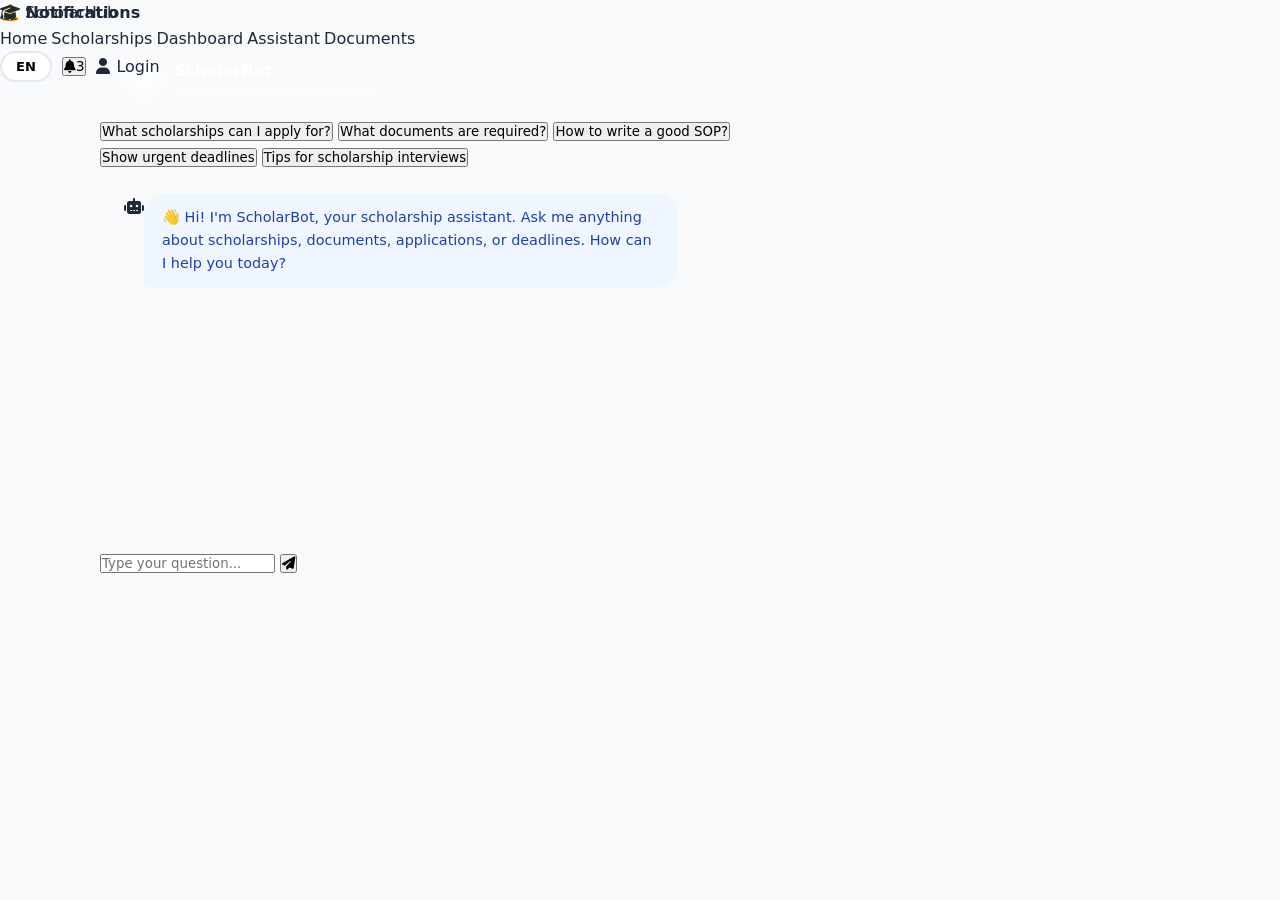
==== assistant.html @ 08376dc6 "Create assistant.html" ====
<!DOCTYPE html>
<html lang="en">
<head>
  <meta charset="UTF-8">
  <meta name="viewport" content="width=device-width, initial-scale=1.0">
  <title>AI Assistant — ScholarHub</title>
  <meta name="description" content="Get instant scholarship guidance with our AI-powered chat assistant.">
  <link rel="stylesheet" href="styles.css">
  <link rel="stylesheet" href="https://cdnjs.cloudflare.com/ajax/libs/font-awesome/6.5.1/css/all.min.css">
</head>
<body>
  <nav class="navbar" id="navbar">
    <a href="index.html" class="nav-brand"><i class="fas fa-graduation-cap"></i> Scholar<span>Hub</span></a>
    <div class="nav-links" id="navLinks">
      <a href="index.html">Home</a><a href="scholarships.html">Scholarships</a>
      <a href="dashboard.html">Dashboard</a><a href="assistant.html" class="active">Assistant</a><a href="documents.html">Documents</a>
    </div>
    <div class="nav-right">
      <button class="lang-toggle" id="langToggle">EN</button>
      <button class="nav-notif" id="notifBtn"><i class="fas fa-bell"></i><span class="badge" id="notifBadge">3</span></button>
      <a href="login.html" class="nav-user" id="navUser"><span class="avatar" id="userAvatar"><i class="fas fa-user"></i></span><span id="userName">Login</span></a>
      <button class="hamburger" id="hamburger"><span></span><span></span><span></span></button>
    </div>
  </nav>
  <div class="notif-panel" id="notifPanel"><h4>🔔 Notifications</h4><div id="notifList"></div></div>
  <div class="toast-container" id="toastContainer"></div>

  <main class="main-content" style="padding-bottom:0">
    <section class="section" style="padding-top:1rem;padding-bottom:0;max-width:900px">
      <div class="chat-container" style="background:var(--bg-card);border-radius:var(--radius);box-shadow:var(--shadow);border:1px solid var(--border);overflow:hidden">
        <!-- CHAT HEADER -->
        <div style="padding:1rem 1.5rem;border-bottom:1px solid var(--border);display:flex;align-items:center;gap:10px;background:linear-gradient(135deg,var(--primary),var(--primary-light))">
          <div style="width:40px;height:40px;border-radius:50%;background:rgba(255,255,255,0.2);display:flex;align-items:center;justify-content:center;color:#fff;font-size:1.1rem"><i class="fas fa-robot"></i></div>
          <div><h3 style="font-size:1rem;color:#fff" data-i18n="chat_title">ScholarBot</h3><p style="font-size:0.75rem;color:rgba(255,255,255,0.8)" data-i18n="chat_sub">AI-Powered Scholarship Assistant</p></div>
        </div>
        <!-- SUGGESTIONS -->
        <div class="chat-suggestions" id="chatSuggestions">
          <button onclick="sendSuggestion(this)" data-i18n="sug1">What scholarships can I apply for?</button>
          <button onclick="sendSuggestion(this)" data-i18n="sug2">What documents are required?</button>
          <button onclick="sendSuggestion(this)" data-i18n="sug3">How to write a good SOP?</button>
          <button onclick="sendSuggestion(this)" data-i18n="sug4">Show urgent deadlines</button>
          <button onclick="sendSuggestion(this)" data-i18n="sug5">Tips for scholarship interviews</button>
        </div>
        <!-- MESSAGES -->
        <div class="chat-messages" id="chatMessages">
          <div class="chat-msg bot">
            <div class="msg-avatar"><i class="fas fa-robot"></i></div>
            <div class="msg-bubble" data-i18n="chat_welcome">👋 Hi! I'm ScholarBot, your scholarship assistant. Ask me anything about scholarships, documents, applications, or deadlines. How can I help you today?</div>
          </div>
        </div>
        <!-- INPUT -->
        <div class="chat-input-area">
          <input type="text" id="chatInput" placeholder="Type your question..." data-i18n-ph="chat_input_ph" onkeydown="if(event.key==='Enter')sendChat()">
          <button class="chat-send" onclick="sendChat()"><i class="fas fa-paper-plane"></i></button>
        </div>
      </div>
    </section>
  </main>
  <script src="script.js"></script>
</body>
</html>
---- styles.css ----
/* ══════════════════════════════════════════
   ScholarHub — Premium Design System
   ══════════════════════════════════════════ */

*,*::before,*::after{margin:0;padding:0;box-sizing:border-box}

:root{
  --b50:#eff6ff;--b100:#dbeafe;--b200:#bfdbfe;--b300:#93c5fd;
  --b400:#60a5fa;--b500:#3b82f6;--b600:#2563eb;--b700:#1d4ed8;--b800:#1e40af;--b900:#1e3a8a;
  --y50:#fffbeb;--y100:#fef3c7;--y200:#fde68a;--y300:#fcd34d;--y400:#fbbf24;--y500:#f59e0b;--y600:#d97706;
  --g50:#f0fdf4;--g400:#4ade80;--g500:#22c55e;
  --r50:#fef2f2;--r400:#f87171;--r500:#ef4444;--r600:#dc2626;
  --v50:#f5f3ff;--v400:#a78bfa;--v500:#8b5cf6;
  --s50:#f8fafc;--s100:#f1f5f9;--s200:#e2e8f0;--s300:#cbd5e1;--s400:#94a3b8;--s500:#64748b;--s600:#475569;--s700:#334155;--s800:#1e293b;--s900:#0f172a;
  --bg:var(--s50);--surface:#fff;--text:var(--s800);--muted:var(--s500);
  --primary:var(--b600);--primary-h:var(--b700);--accent:var(--y400);--accent-d:var(--y600);
  --danger:var(--r500);
  --r:12px;--rl:20px;--rxl:28px;
  --sh:0 4px 16px rgba(0,0,0,.08);--shl:0 12px 40px rgba(0,0,0,.12);--shxl:0 20px 60px rgba(0,0,0,.16);
  --tr:.3s cubic-bezier(.4,0,.2,1);--tr-slow:.5s cubic-bezier(.4,0,.2,1);
  --nav-h:66px;
  --glass:rgba(255,255,255,.75);--glass-border:rgba(255,255,255,.2);
}
html{scroll-behavior:smooth;scroll-padding-top:var(--nav-h)}
body{font-family:'Inter',system-ui,sans-serif;background:var(--bg);color:var(--text);line-height:1.6;overflow-x:hidden}
a{color:inherit;text-decoration:none}
ul{list-style:none}
button,input,select,textarea{font-family:inherit}
button{cursor:pointer}
.container{max-width:1200px;margin:0 auto;padding:0 24px}

/* ── BTN ─── */
.btn{display:inline-flex;align-items:center;justify-content:center;gap:6px;padding:10px 22px;border:none;border-radius:var(--r);font-weight:600;font-size:.9rem;transition:var(--tr);white-space:nowrap;position:relative;overflow:hidden}
.btn::after{content:'';position:absolute;inset:0;background:linear-gradient(120deg,transparent 30%,rgba(255,255,255,.2) 50%,transparent 70%);transform:translateX(-100%);transition:.6s}
.btn:hover::after{transform:translateX(100%)}
.btn-primary{background:linear-gradient(135deg,var(--b500),var(--b700));color:#fff;box-shadow:0 4px 14px rgba(37,99,235,.3)}
.btn-primary:hover{transform:translateY(-2px);box-shadow:0 8px 25px rgba(37,99,235,.4)}
.btn-secondary{background:var(--s100);color:var(--s700);border:2px solid var(--s200)}
.btn-secondary:hover{background:var(--s200);transform:translateY(-1px)}
.btn-outline{background:transparent;color:#fff;border:2px solid rgba(255,255,255,.5)}
.btn-outline:hover{background:rgba(255,255,255,.15);border-color:#fff;transform:translateY(-2px)}
.btn-sm{padding:6px 14px;font-size:.8rem;border-radius:8px}
.btn-lg{padding:14px 32px;font-size:1rem}
.btn-danger{background:var(--danger);color:#fff}
.btn-danger:hover{background:var(--r600)}
.w-full{width:100%}
.muted{color:var(--muted);font-size:.9rem;margin-bottom:12px}

/* ── TOAST ─── */
.toast-container{position:fixed;top:80px;right:24px;z-index:9999;display:flex;flex-direction:column;gap:10px;pointer-events:none}
.toast{pointer-events:auto;display:flex;align-items:center;gap:10px;background:var(--glass);backdrop-filter:blur(16px);border-radius:var(--r);padding:14px 20px;box-shadow:var(--shl);border-left:4px solid var(--primary);animation:toastIn .4s ease both;max-width:360px;font-size:.88rem}
.toast.warn{border-left-color:var(--y500)}
.toast.error{border-left-color:var(--danger)}
.toast.out{animation:toastOut .3s ease both}
@keyframes toastIn{from{opacity:0;transform:translateX(60px)}to{opacity:1;transform:translateX(0)}}
@keyframes toastOut{to{opacity:0;transform:translateX(60px)}}

/* ── AUTH MODAL ─── */
.auth-overlay{position:fixed;inset:0;background:rgba(15,23,42,.6);backdrop-filter:blur(12px);z-index:3000;display:flex;align-items:center;justify-content:center;padding:24px;opacity:0;visibility:hidden;transition:var(--tr)}
.auth-overlay.active{opacity:1;visibility:visible}
.auth-card{background:var(--surface);border-radius:var(--rxl);max-width:440px;width:100%;padding:40px;position:relative;transform:translateY(30px) scale(.95);transition:.4s cubic-bezier(.4,0,.2,1);box-shadow:var(--shxl)}
.auth-overlay.active .auth-card{transform:translateY(0) scale(1)}
.auth-close{position:absolute;top:16px;right:18px;background:var(--s100);border:none;width:36px;height:36px;border-radius:50%;font-size:1.3rem;display:flex;align-items:center;justify-content:center;transition:var(--tr);color:var(--s600)}
.auth-close:hover{background:var(--s200);transform:rotate(90deg)}
.auth-header{text-align:center;margin-bottom:28px}
.auth-logo{font-size:3rem;display:block;margin-bottom:12px;animation:bounce 2s infinite}
@keyframes bounce{0%,100%{transform:translateY(0)}50%{transform:translateY(-8px)}}
.auth-header h2{font-size:1.5rem;font-weight:800;color:var(--s900)}
.auth-header p{color:var(--muted);font-size:.9rem;margin-top:4px}
.auth-form .form-group{margin-bottom:16px}
.auth-switch{text-align:center;margin-top:20px;font-size:.9rem;color:var(--muted)}
.auth-switch-btn{background:none;border:none;color:var(--primary);font-weight:700;font-size:.9rem;margin-left:4px;transition:var(--tr)}
.auth-switch-btn:hover{color:var(--primary-h);text-decoration:underline}

/* ── NAVBAR ─── */
.navbar{position:fixed;top:0;left:0;width:100%;height:var(--nav-h);z-index:1000;transition:var(--tr)}
.navbar.scrolled{background:var(--glass);backdrop-filter:blur(16px);box-shadow:var(--sh)}
.nav-container{max-width:1200px;margin:0 auto;padding:0 24px;display:flex;align-items:center;justify-content:space-between;height:100%}
.nav-logo{display:flex;align-items:center;gap:8px;font-size:1.3rem;font-weight:800}
.logo-icon{font-size:1.5rem}
.accent{color:var(--primary)}
.nav-links{display:flex;gap:4px}
.nav-link{padding:7px 14px;border-radius:var(--r);font-weight:500;font-size:.85rem;color:var(--s600);transition:var(--tr);position:relative}
.nav-link:hover,.nav-link.active{background:var(--b50);color:var(--primary)}
.nav-link.active::after{content:'';position:absolute;bottom:2px;left:50%;transform:translateX(-50%);width:16px;height:3px;background:var(--primary);border-radius:2px}
.nav-right{display:flex;align-items:center;gap:10px}
.nav-user{display:flex;align-items:center;gap:6px}
.nav-avatar{width:34px;height:34px;border-radius:50%;background:linear-gradient(135deg,var(--b500),var(--v500));color:#fff;font-size:.75rem;font-weight:700;display:flex;align-items:center;justify-content:center;box-shadow:0 2px 8px rgba(37,99,235,.3)}
.nav-logout{background:var(--s100);border:none;width:30px;height:30px;border-radius:50%;font-size:.85rem;display:flex;align-items:center;justify-content:center;transition:var(--tr)}
.nav-logout:hover{background:var(--r50);color:var(--danger)}
.lang-toggle{padding:6px 14px;border-radius:50px;border:2px solid var(--s200);background:var(--surface);font-size:.82rem;font-weight:600;transition:var(--tr)}
.lang-toggle:hover{border-color:var(--primary);color:var(--primary)}
.hamburger{display:none;flex-direction:column;gap:5px;background:none;border:none;padding:4px}
.hamburger span{width:24px;height:2.5px;background:var(--s700);border-radius:2px;transition:var(--tr)}
.hamburger.open span:nth-child(1){transform:translateY(7.5px) rotate(45deg)}
.hamburger.open span:nth-child(2){opacity:0}
.hamburger.open span:nth-child(3){transform:translateY(-7.5px) rotate(-45deg)}

/* ── HERO ─── */
.hero{position:relative;min-height:100vh;display:flex;align-items:center;justify-content:center;background:linear-gradient(135deg,var(--b900) 0%,var(--b700) 40%,var(--b500) 100%);overflow:hidden;padding:120px 24px 80px}
.hero-shapes{position:absolute;inset:0;pointer-events:none}
.shape{position:absolute;border-radius:50%;opacity:.12}
.s1{width:500px;height:500px;background:var(--y400);top:-120px;right:-100px;animation:fl 8s ease-in-out infinite}
.s2{width:350px;height:350px;background:var(--y300);bottom:-80px;left:-60px;animation:fl 10s ease-in-out infinite reverse}
.s3{width:200px;height:200px;background:#fff;top:40%;left:50%;animation:fl 6s ease-in-out infinite}
@keyframes fl{0%,100%{transform:translate(0,0) scale(1)}50%{transform:translate(30px,-30px) scale(1.08)}}
.hero-content{position:relative;text-align:center;color:#fff;max-width:750px}
.hero-badge{display:inline-block;background:rgba(255,255,255,.15);backdrop-filter:blur(6px);padding:8px 20px;border-radius:50px;font-size:.85rem;font-weight:600;margin-bottom:28px;animation:fu .8s ease both}
.hero h1{font-size:clamp(2.4rem,5.5vw,3.8rem);font-weight:900;line-height:1.15;margin-bottom:20px;animation:fu .8s ease .15s both}
.highlight{color:var(--y300)}
.hero-sub{font-size:clamp(1rem,2vw,1.15rem);color:rgba(255,255,255,.8);max-width:560px;margin:0 auto 36px;animation:fu .8s ease .3s both}
.hero-actions{display:flex;gap:16px;justify-content:center;flex-wrap:wrap;animation:fu .8s ease .45s both}
.hero-stats{display:flex;gap:36px;justify-content:center;margin-top:32px;animation:fu .8s ease .6s both}
.stat{display:flex;flex-direction:column;align-items:center}
.stat-num{font-size:2rem;font-weight:800;color:var(--y300)}
.stat-lbl{font-size:.8rem;color:rgba(255,255,255,.7);margin-top:2px}
@keyframes fu{from{opacity:0;transform:translateY(28px)}to{opacity:1;transform:translateY(0)}}

/* ── LIVE TICKER ─── */
.live-ticker{display:flex;align-items:center;justify-content:center;gap:10px;margin-top:24px;animation:fu .8s ease .75s both}
.ticker-dot{width:10px;height:10px;border-radius:50%;background:var(--r500);animation:pulse 1.5s infinite;flex-shrink:0}
@keyframes pulse{0%,100%{opacity:1;transform:scale(1)}50%{opacity:.4;transform:scale(.8)}}
.ticker-text{font-size:.88rem;color:rgba(255,255,255,.85);font-weight:500}

/* ── SECTION ─── */
.section{padding:90px 0}
.alt-bg{background:var(--b50)}
.sec-head{text-align:center;margin-bottom:48px}
.tag{display:inline-block;background:var(--b50);color:var(--primary);padding:5px 14px;border-radius:50px;font-size:.82rem;font-weight:700;margin-bottom:12px}
.alt-bg .tag{background:var(--surface)}
.sec-head h2{font-size:clamp(1.8rem,4vw,2.5rem);font-weight:800;color:var(--s900);margin-bottom:8px}
.sec-head p{color:var(--muted);max-width:500px;margin:0 auto;font-size:1rem}

/* ── RECOMMENDATIONS ─── */
.rec-section{background:linear-gradient(180deg,var(--b50) 0%,var(--surface) 100%)}
.rec-grid{display:grid;grid-template-columns:repeat(auto-fill,minmax(300px,1fr));gap:20px}
.rec-card{background:var(--surface);border-radius:var(--rl);padding:24px;border:2px solid transparent;background-clip:padding-box;position:relative;transition:var(--tr);cursor:pointer;overflow:hidden}
.rec-card::before{content:'';position:absolute;inset:-2px;border-radius:22px;background:linear-gradient(135deg,var(--b400),var(--v400),var(--y400));z-index:-1;opacity:.6;transition:var(--tr)}
.rec-card:hover{transform:translateY(-4px);box-shadow:var(--shl)}
.rec-card:hover::before{opacity:1}
.rec-card .rec-match{font-size:.72rem;font-weight:700;color:var(--v500);background:var(--v50);padding:3px 10px;border-radius:50px;display:inline-block;margin-bottom:8px}
.rec-card h4{font-size:1rem;font-weight:700;margin-bottom:4px;color:var(--s900)}
.rec-card p{font-size:.82rem;color:var(--muted);line-height:1.5}
.rec-card .rec-reason{font-size:.75rem;color:var(--b500);margin-top:8px;font-weight:600}
.rec-empty{text-align:center;padding:50px 20px;grid-column:1/-1}
.rec-empty-icon{font-size:3rem;margin-bottom:12px}
.rec-empty p{color:var(--muted);margin-bottom:16px}

/* ── TOOLBAR ─── */
.toolbar{display:flex;gap:14px;flex-wrap:wrap;align-items:center;margin-bottom:16px}
.search-wrap{position:relative;flex:1;min-width:220px}
.s-ico{position:absolute;left:14px;top:50%;transform:translateY(-50%);width:18px;height:18px;color:var(--s400)}
.search-wrap input{width:100%;padding:11px 16px 11px 42px;border:2px solid var(--s200);border-radius:var(--r);font-size:.92rem;transition:var(--tr);background:var(--surface)}
.search-wrap input:focus{outline:none;border-color:var(--primary);box-shadow:0 0 0 4px rgba(59,130,246,.1)}
.filters{display:flex;gap:6px;flex-wrap:wrap}
.fbtn{padding:7px 16px;border:2px solid var(--s200);border-radius:50px;background:var(--surface);font-size:.82rem;font-weight:600;color:var(--s500);transition:var(--tr)}
.fbtn:hover{border-color:var(--b300);color:var(--primary)}
.fbtn.active{background:linear-gradient(135deg,var(--b500),var(--b700));color:#fff;border-color:transparent;box-shadow:0 2px 8px rgba(37,99,235,.3)}
.field-filter{display:flex;align-items:center;gap:10px;margin-bottom:32px;font-size:.9rem;font-weight:500}
.field-filter select{padding:8px 12px;border:2px solid var(--s200);border-radius:var(--r);font-size:.88rem;background:var(--surface)}

/* ── CARDS ─── */
.cards-grid{display:grid;grid-template-columns:repeat(auto-fill,minmax(340px,1fr));gap:22px}
.s-card{background:var(--surface);border-radius:var(--rl);border:2px solid var(--s100);padding:26px;transition:var(--tr);position:relative;overflow:hidden;display:flex;flex-direction:column}
.s-card::before{content:'';position:absolute;top:0;left:0;width:100%;height:4px;background:linear-gradient(90deg,var(--b500),var(--b700));transition:var(--tr)}
.s-card.private::before{background:linear-gradient(90deg,var(--y400),var(--y600))}
.s-card:hover{transform:translateY(-6px);box-shadow:var(--shl);border-color:var(--b200)}
.s-card.urgent{border-color:var(--y300)}
.s-card.urgent::after{content:'⚡ Urgent';position:absolute;top:14px;right:14px;background:var(--y100);color:var(--y600);font-size:.72rem;font-weight:700;padding:4px 10px;border-radius:50px;animation:urgentPulse 2s infinite}
@keyframes urgentPulse{0%,100%{box-shadow:0 0 0 0 rgba(251,191,36,.4)}50%{box-shadow:0 0 0 6px rgba(251,191,36,0)}}
.c-type{display:inline-block;padding:4px 12px;border-radius:50px;font-size:.72rem;font-weight:700;text-transform:uppercase;letter-spacing:.5px;margin-bottom:10px}
.c-type.government{background:var(--b50);color:var(--primary)}
.c-type.private{background:var(--y50);color:var(--y600)}
.c-title{font-size:1.1rem;font-weight:700;margin-bottom:6px;color:var(--s900)}
.c-elig{font-size:.85rem;color:var(--muted);margin-bottom:14px;line-height:1.5;flex:1}
.c-field{display:inline-block;padding:3px 10px;border-radius:50px;font-size:.7rem;font-weight:600;background:var(--s100);color:var(--s600);margin-bottom:10px}
.c-foot{display:flex;align-items:center;justify-content:space-between;gap:10px}
.c-dead{display:flex;align-items:center;gap:5px;font-size:.8rem;font-weight:600;color:var(--s500)}
.c-dead svg{width:15px;height:15px}
.c-dead.urgent-text{color:var(--danger)}
.c-actions{display:flex;gap:6px;align-items:center}
.btn-det{padding:7px 14px;border:2px solid var(--primary);border-radius:var(--r);background:transparent;color:var(--primary);font-size:.8rem;font-weight:600;transition:var(--tr)}
.btn-det:hover{background:var(--primary);color:#fff;transform:translateY(-1px)}
.btn-save{width:34px;height:34px;border:2px solid var(--s200);border-radius:var(--r);background:var(--surface);font-size:1rem;display:flex;align-items:center;justify-content:center;transition:var(--tr)}
.btn-save:hover,.btn-save.saved{border-color:var(--y400);background:var(--y50)}
.btn-save.saved{color:var(--y500);transform:scale(1.1)}
.btn-apl{padding:7px 14px;border:none;border-radius:var(--r);background:linear-gradient(135deg,var(--b500),var(--b700));color:#fff;font-size:.8rem;font-weight:600;transition:var(--tr)}
.btn-apl:hover{background:linear-gradient(135deg,var(--b600),var(--b800));transform:translateY(-1px)}
.no-results{text-align:center;font-size:1rem;color:var(--muted);padding:50px 0}

/* ── MODAL ─── */
.modal-overlay{position:fixed;inset:0;background:rgba(15,23,42,.55);backdrop-filter:blur(8px);z-index:2000;display:flex;align-items:center;justify-content:center;padding:24px;opacity:0;visibility:hidden;transition:var(--tr)}
.modal-overlay.active{opacity:1;visibility:visible}
.modal{background:var(--surface);border-radius:var(--rxl);max-width:750px;width:100%;max-height:90vh;overflow-y:auto;padding:36px;position:relative;transform:translateY(30px) scale(.97);transition:.4s cubic-bezier(.4,0,.2,1)}
.modal-overlay.active .modal{transform:translateY(0) scale(1)}
.modal-x{position:absolute;top:16px;right:18px;background:var(--s100);border:none;width:36px;height:36px;border-radius:50%;font-size:1.3rem;display:flex;align-items:center;justify-content:center;transition:var(--tr);color:var(--s600)}
.modal-x:hover{background:var(--s200);transform:rotate(90deg)}
.modal-head{margin-bottom:20px}
.mbadge{display:inline-block;padding:4px 12px;border-radius:50px;font-size:.72rem;font-weight:700;text-transform:uppercase;margin-bottom:8px}
.mbadge.government{background:var(--b50);color:var(--primary)}
.mbadge.private{background:var(--y50);color:var(--y600)}
.modal-head h2{font-size:1.4rem;font-weight:800;margin-bottom:6px}
.modal-head p{color:var(--muted);font-size:.92rem}
.mdeadline{display:inline-flex;align-items:center;gap:6px;background:var(--s100);padding:5px 14px;border-radius:50px;font-size:.8rem;font-weight:600;color:var(--s600);margin-top:10px}
.mdeadline.urgent{background:var(--y100);color:var(--y600)}

/* Modal Tabs */
.modal-tabs{display:flex;gap:4px;margin-bottom:20px;overflow-x:auto;padding-bottom:4px}
.mtab{padding:8px 16px;border:2px solid var(--s200);border-radius:50px;background:var(--surface);font-size:.78rem;font-weight:600;color:var(--s500);transition:var(--tr);white-space:nowrap}
.mtab:hover{border-color:var(--b300);color:var(--primary)}
.mtab.active{background:linear-gradient(135deg,var(--b500),var(--b700));color:#fff;border-color:transparent}
.tab-content{display:none}
.tab-content.active{display:block;animation:fadeTab .3s ease}
@keyframes fadeTab{from{opacity:0;transform:translateY(8px)}to{opacity:1;transform:translateY(0)}}

.modal-body h3{font-size:1.05rem;font-weight:700;margin:20px 0 14px;color:var(--s800)}

/* Flowchart */
.flowchart{display:flex;align-items:center;gap:0;flex-wrap:wrap;padding:18px;background:var(--b50);border-radius:var(--rl);margin-bottom:20px}
.flow-step{display:flex;align-items:center}
.flow-box{display:flex;align-items:center;gap:6px;background:var(--surface);border:2px solid var(--b200);border-radius:var(--r);padding:9px 14px;font-size:.8rem;font-weight:600;color:var(--b700);white-space:nowrap;transition:var(--tr)}
.flow-box:hover{border-color:var(--primary);background:var(--b100);transform:scale(1.04)}
.flow-arrow{color:var(--b300);font-size:1.1rem;margin:0 3px;font-weight:700}

/* Doc list */
.doc-list{margin-bottom:20px}
.doc-list li{display:flex;align-items:center;gap:10px;padding:9px 0;border-bottom:1px solid var(--s100);font-size:.9rem}
.doc-list li:last-child{border:none}
.chk{width:20px;height:20px;border-radius:50%;background:var(--b50);display:flex;align-items:center;justify-content:center;font-size:.65rem;color:var(--primary);flex-shrink:0}

/* Progress Track (modal) */
.progress-track{display:flex;gap:0;margin-bottom:20px;flex-wrap:wrap}
.pstep{display:flex;flex-direction:column;align-items:center;flex:1;min-width:80px;position:relative}
.pstep .pdot{width:28px;height:28px;border-radius:50%;border:3px solid var(--s300);background:var(--surface);display:flex;align-items:center;justify-content:center;font-size:.7rem;font-weight:700;color:var(--s400);z-index:1;transition:var(--tr);cursor:pointer}
.pstep .pdot.active{border-color:var(--primary);background:var(--primary);color:#fff;box-shadow:0 0 0 4px rgba(37,99,235,.2)}
.pstep .pdot.done{border-color:var(--g500);background:var(--g500);color:#fff}
.pstep .plbl{font-size:.7rem;margin-top:6px;color:var(--muted);text-align:center}
.pstep:not(:last-child)::after{content:'';position:absolute;top:14px;left:calc(50% + 14px);width:calc(100% - 28px);height:3px;background:var(--s200)}
.pstep:not(:last-child).done-line::after{background:var(--g500)}
.modal-foot{display:flex;gap:12px;justify-content:center;margin-top:8px}

/* ── FORM GUIDE ─── */
.form-guide-step{background:var(--b50);border-radius:var(--r);padding:16px;margin-bottom:12px;border-left:4px solid var(--primary)}
.form-guide-step h4{font-size:.92rem;font-weight:700;margin-bottom:6px;color:var(--b700)}
.form-guide-step p{font-size:.85rem;color:var(--s600);line-height:1.5}
.form-guide-step.mistake{border-left-color:var(--r500);background:var(--r50)}
.form-guide-step.mistake h4{color:var(--r600)}
.form-example{background:var(--s100);border-radius:8px;padding:12px;margin-top:8px;font-size:.82rem;color:var(--s700);font-family:'Inter',monospace;border:1px dashed var(--s300)}

/* ── FAQ ─── */
.faq-list{display:flex;flex-direction:column;gap:10px}
.faq-item{background:var(--surface);border:2px solid var(--s100);border-radius:var(--r);overflow:hidden;transition:var(--tr)}
.faq-item:hover{border-color:var(--b200)}
.faq-q{padding:14px 18px;font-size:.9rem;font-weight:600;color:var(--s800);cursor:pointer;display:flex;justify-content:space-between;align-items:center;transition:var(--tr)}
.faq-q::after{content:'+';font-size:1.2rem;font-weight:700;color:var(--primary);transition:var(--tr)}
.faq-item.open .faq-q::after{transform:rotate(45deg)}
.faq-a{max-height:0;overflow:hidden;transition:max-height .3s ease;padding:0 18px}
.faq-item.open .faq-a{max-height:200px;padding:0 18px 14px}
.faq-a p{font-size:.85rem;color:var(--muted);line-height:1.6}

/* ── APPLY GUIDE ─── */
.apply-guide-grid{display:flex;flex-direction:column;gap:14px}
.apply-step{display:flex;gap:14px;align-items:flex-start;background:var(--surface);border:2px solid var(--s100);border-radius:var(--r);padding:16px;transition:var(--tr)}
.apply-step:hover{border-color:var(--b200);transform:translateX(4px)}
.apply-step-num{width:36px;height:36px;border-radius:50%;background:linear-gradient(135deg,var(--b500),var(--b700));color:#fff;display:flex;align-items:center;justify-content:center;font-size:.85rem;font-weight:800;flex-shrink:0}
.apply-step h4{font-size:.92rem;font-weight:700;margin-bottom:3px;color:var(--s800)}
.apply-step p{font-size:.82rem;color:var(--muted);line-height:1.4}
.apply-meta{display:flex;gap:16px;margin-top:16px;padding:14px;background:var(--b50);border-radius:var(--r)}
.apply-meta-item{display:flex;align-items:center;gap:6px;font-size:.82rem;font-weight:600;color:var(--b700)}

/* ── SUCCESS METER ─── */
.success-meter-box{margin-top:24px;padding:20px;background:var(--s50);border-radius:var(--rl);border:2px solid var(--s100)}
.success-meter-box h3{margin:0 0 14px}
.meter-bar{height:14px;background:var(--s200);border-radius:50px;overflow:hidden;margin-bottom:12px}
.meter-fill{height:100%;border-radius:50px;transition:width 1s cubic-bezier(.4,0,.2,1);background:linear-gradient(90deg,var(--r500),var(--y500),var(--g500));width:0}
.meter-info{display:flex;align-items:center;gap:12px;margin-bottom:8px}
.meter-pct{font-size:1.8rem;font-weight:900;color:var(--s900)}
.meter-label{font-size:.9rem;font-weight:700;padding:4px 14px;border-radius:50px}
.meter-label.high{background:var(--g50);color:var(--g500)}
.meter-label.medium{background:var(--y50);color:var(--y600)}
.meter-label.low{background:var(--r50);color:var(--r500)}
.meter-tip{font-size:.82rem;color:var(--muted);margin-top:4px;line-height:1.5}

/* Success overview (eligibility) */
.success-overview{margin-top:28px;padding:24px;background:var(--b50);border-radius:var(--rl)}
.success-overview h3{font-size:1.1rem;font-weight:700;margin-bottom:16px;color:var(--s800)}
.success-bar-item{margin-bottom:18px}
.success-bar-item h4{font-size:.88rem;font-weight:600;margin-bottom:6px;color:var(--s700);display:flex;justify-content:space-between}
.success-bar-item .bar-wrap{height:10px;background:var(--s200);border-radius:50px;overflow:hidden}
.success-bar-item .bar-fill{height:100%;border-radius:50px;transition:width 1.2s cubic-bezier(.4,0,.2,1)}
.bar-fill.high{background:linear-gradient(90deg,var(--g400),var(--g500))}
.bar-fill.medium{background:linear-gradient(90deg,var(--y400),var(--y500))}
.bar-fill.low{background:linear-gradient(90deg,var(--r400),var(--r500))}

/* ── ELIGIBILITY ─── */
.elig-card{background:var(--surface);border-radius:var(--rl);padding:36px;border:2px solid var(--s100);max-width:720px;margin:0 auto;box-shadow:var(--sh)}
.form-row{display:flex;gap:16px;margin-bottom:16px}
.form-group{flex:1}
.form-group label{display:block;font-size:.85rem;font-weight:600;margin-bottom:6px;color:var(--s700)}
.form-group input,.form-group select{width:100%;padding:10px 14px;border:2px solid var(--s200);border-radius:var(--r);font-size:.9rem;transition:var(--tr);background:var(--surface)}
.form-group input:focus,.form-group select:focus{outline:none;border-color:var(--primary);box-shadow:0 0 0 4px rgba(59,130,246,.1)}
.elig-results{margin-top:24px}
.elig-results h3{font-size:1.1rem;font-weight:700;margin-bottom:12px;color:var(--g500)}
.elig-results ul{list-style:none}
.elig-results li{padding:10px 14px;border-radius:var(--r);border:2px solid var(--s100);margin-bottom:8px;display:flex;align-items:center;gap:10px;font-size:.9rem;cursor:pointer;transition:var(--tr)}
.elig-results li:hover{border-color:var(--b300);background:var(--b50);transform:translateX(4px)}
.elig-results li .e-icon{font-size:1.1rem}

/* ── DASHBOARD ─── */
.analytics-grid{display:grid;grid-template-columns:repeat(auto-fill,minmax(200px,1fr));gap:18px;margin-bottom:40px}
.an-card{background:var(--surface);border-radius:var(--rl);padding:24px;border:2px solid var(--s100);text-align:center;transition:var(--tr)}
.an-card:hover{transform:translateY(-4px);box-shadow:var(--shl)}
.an-icon{width:48px;height:48px;border-radius:50%;display:flex;align-items:center;justify-content:center;margin:0 auto 12px;font-size:1.3rem}
.an-icon.blue{background:var(--b50)}
.an-icon.yellow{background:var(--y50)}
.an-icon.green{background:var(--g50)}
.an-icon.red{background:var(--r50)}
.an-num{font-size:2rem;font-weight:800;color:var(--s900)}
.an-lbl{font-size:.82rem;color:var(--muted);margin-top:2px}

.dash-personal{background:var(--surface);border-radius:var(--rl);padding:32px;border:2px solid var(--s100);margin-bottom:40px;box-shadow:var(--sh)}
.dash-personal h3{font-size:1.15rem;font-weight:700;margin-bottom:18px}
.dash-results{margin-top:20px;padding:16px;background:var(--b50);border-radius:var(--r)}
.dash-results h4{margin-bottom:10px;font-weight:700}
.dash-results ul{list-style:none}
.dash-results li{padding:8px 0;border-bottom:1px solid var(--s200);font-size:.9rem}
.dash-results li:last-child{border:none}

.progress-section{background:var(--surface);border-radius:var(--rl);padding:32px;border:2px solid var(--s100);box-shadow:var(--sh)}
.progress-section h3{font-size:1.15rem;font-weight:700;margin-bottom:6px}
.tracker-list{margin-top:16px}
.tracker-item{display:flex;align-items:center;gap:14px;padding:14px 16px;border-radius:var(--r);border:2px solid var(--s100);margin-bottom:10px;transition:var(--tr)}
.tracker-item:hover{border-color:var(--b200);transform:translateX(4px)}
.tracker-name{flex:1;font-weight:600;font-size:.9rem}
.tracker-status{display:flex;gap:4px}
.ts{width:10px;height:10px;border-radius:50%;background:var(--s200);transition:var(--tr);cursor:pointer}
.ts.filled{background:var(--primary)}
.ts.submitted{background:var(--y500)}
.ts.approved{background:var(--g500)}
.tracker-lbl{font-size:.75rem;color:var(--muted);min-width:80px;text-align:right}
.empty-msg{text-align:center;color:var(--muted);padding:24px;font-size:.9rem}

/* ── AI CHAT ─── */
.chat-container{max-width:700px;margin:0 auto;background:var(--surface);border-radius:var(--rxl);border:2px solid var(--s100);overflow:hidden;box-shadow:var(--sh)}
.chat-messages{height:380px;overflow-y:auto;padding:24px;display:flex;flex-direction:column;gap:14px}
.chat-msg{display:flex;max-width:85%}
.chat-msg.bot{align-self:flex-start}
.chat-msg.user{align-self:flex-end}
.msg-bubble{padding:12px 18px;border-radius:var(--rl);font-size:.9rem;line-height:1.6}
.bot .msg-bubble{background:var(--b50);color:var(--b800);border-bottom-left-radius:4px}
.user .msg-bubble{background:linear-gradient(135deg,var(--b500),var(--b700));color:#fff;border-bottom-right-radius:4px}
.chat-input-row{display:flex;border-top:2px solid var(--s100)}
.chat-input-row input{flex:1;padding:14px 18px;border:none;font-size:.92rem;outline:none}
.chat-input-row .btn{border-radius:0;padding:14px 24px}

/* ── VIDEO SECTION ─── */
.video-grid{display:grid;grid-template-columns:repeat(auto-fill,minmax(280px,1fr));gap:22px}
.video-card{background:var(--surface);border-radius:var(--rl);overflow:hidden;border:2px solid var(--s100);transition:var(--tr)}
.video-card:hover{transform:translateY(-4px);box-shadow:var(--shl);border-color:var(--b200)}
.video-embed{position:relative;padding-top:56.25%;background:var(--s200)}
.video-embed iframe{position:absolute;top:0;left:0;width:100%;height:100%}
.video-info{padding:18px}
.video-info h4{font-size:.95rem;font-weight:700;margin-bottom:4px;color:var(--s900)}
.video-info p{font-size:.82rem;color:var(--muted);line-height:1.4}

/* ── COMMUNITY ─── */
.community-container{max-width:700px;margin:0 auto}
.comment-form{display:flex;gap:12px;align-items:center;margin-bottom:24px;padding:18px;background:var(--surface);border-radius:var(--rl);border:2px solid var(--s100);box-shadow:var(--sh)}
.comment-avatar{width:40px;height:40px;border-radius:50%;background:linear-gradient(135deg,var(--b400),var(--v400));color:#fff;font-size:.8rem;font-weight:700;display:flex;align-items:center;justify-content:center;flex-shrink:0}
.comment-input-wrap{flex:1;display:flex;gap:8px}
.comment-input-wrap input{flex:1;padding:10px 14px;border:2px solid var(--s200);border-radius:var(--r);font-size:.9rem;transition:var(--tr)}
.comment-input-wrap input:focus{outline:none;border-color:var(--primary)}
.comments-list{display:flex;flex-direction:column;gap:12px}
.comment-card{background:var(--surface);border-radius:var(--rl);padding:18px;border:2px solid var(--s100);transition:var(--tr)}
.comment-card:hover{border-color:var(--b200)}
.comment-header{display:flex;align-items:center;gap:10px;margin-bottom:8px}
.comment-header .c-avatar{width:32px;height:32px;border-radius:50%;background:linear-gradient(135deg,var(--b400),var(--v400));color:#fff;font-size:.7rem;font-weight:700;display:flex;align-items:center;justify-content:center}
.comment-header .c-name{font-weight:600;font-size:.88rem;color:var(--s800)}
.comment-header .c-time{font-size:.75rem;color:var(--muted);margin-left:auto}
.comment-body{font-size:.88rem;color:var(--s600);line-height:1.5}
.comment-actions{display:flex;gap:14px;margin-top:10px}
.comment-btn{background:none;border:none;font-size:.78rem;color:var(--muted);font-weight:600;transition:var(--tr);display:flex;align-items:center;gap:4px}
.comment-btn:hover{color:var(--primary)}
.comment-delete{color:var(--r400)}
.comment-delete:hover{color:var(--r600)}

/* ── CALENDAR ─── */
.cal-wrapper{max-width:800px;margin:0 auto;background:var(--surface);border-radius:var(--rl);border:2px solid var(--s100);padding:28px;box-shadow:var(--sh)}
.cal-header{display:flex;align-items:center;justify-content:space-between;margin-bottom:20px}
.cal-header h3{font-size:1.2rem;font-weight:700}
.cal-nav{width:36px;height:36px;border-radius:50%;border:2px solid var(--s200);background:var(--surface);font-size:1.2rem;display:flex;align-items:center;justify-content:center;transition:var(--tr)}
.cal-nav:hover{border-color:var(--primary);color:var(--primary);transform:scale(1.1)}
.cal-grid{display:grid;grid-template-columns:repeat(7,1fr);gap:4px}
.cal-day-head{text-align:center;font-size:.75rem;font-weight:700;color:var(--muted);padding:8px 0}
.cal-cell{text-align:center;padding:10px 4px;border-radius:8px;font-size:.85rem;position:relative;transition:var(--tr);min-height:44px}
.cal-cell:hover{background:var(--s100)}
.cal-cell.today{background:var(--b50);font-weight:700;color:var(--primary);box-shadow:inset 0 0 0 2px var(--b200)}
.cal-cell.has-event{cursor:pointer}
.cal-cell .cal-dot{width:6px;height:6px;border-radius:50%;position:absolute;bottom:4px;left:50%;transform:translateX(-50%)}
.cal-cell .cal-dot.blue{background:var(--primary)}
.cal-cell .cal-dot.yellow{background:var(--y500)}
.cal-cell .cal-dot.red{background:var(--danger)}
.cal-cell.other-month{color:var(--s300)}
.cal-legend{display:flex;align-items:center;gap:14px;justify-content:center;margin-top:18px;font-size:.82rem;color:var(--muted)}
.cl-dot{width:10px;height:10px;border-radius:50%;display:inline-block;margin-right:4px}
.cl-dot.blue{background:var(--primary)}
.cl-dot.yellow{background:var(--y500)}
.cl-dot.red{background:var(--danger)}

/* ── DOCUMENTS ─── */
.docs-grid{display:grid;grid-template-columns:repeat(auto-fill,minmax(280px,1fr));gap:18px;margin-bottom:40px}
.dcard{background:var(--surface);border-radius:var(--rl);padding:26px;border:2px solid var(--s100);transition:var(--tr)}
.dcard:hover{transform:translateY(-4px);box-shadow:var(--shl);border-color:var(--b200)}
.dicon{font-size:2rem;margin-bottom:10px}
.dcard h4{font-size:1rem;font-weight:700;margin-bottom:5px}
.dcard p{color:var(--muted);font-size:.85rem;line-height:1.5}

.doc-gen{background:var(--surface);border-radius:var(--rl);padding:32px;border:2px solid var(--s100);margin-bottom:40px;box-shadow:var(--sh)}
.doc-gen h3{font-size:1.1rem;font-weight:700;margin-bottom:6px}
.doc-gen select{width:100%;padding:10px 14px;border:2px solid var(--s200);border-radius:var(--r);font-size:.9rem;margin-top:12px;margin-bottom:16px;background:var(--surface)}
.gen-docs li{display:flex;align-items:center;gap:10px;padding:8px 0;border-bottom:1px solid var(--s100);font-size:.9rem}
.gen-docs li:last-child{border:none}

.download-section{margin-bottom:40px}
.download-section h3{font-size:1.15rem;font-weight:700;margin-bottom:18px;text-align:center}
.dl-grid{display:grid;grid-template-columns:repeat(auto-fill,minmax(220px,1fr));gap:18px}
.dl-card{background:var(--surface);border-radius:var(--rl);padding:26px;border:2px solid var(--s100);text-align:center;transition:var(--tr)}
.dl-card:hover{transform:translateY(-4px);box-shadow:var(--shl)}
.dl-icon{font-size:2.2rem;margin-bottom:10px}
.dl-card h4{font-size:1rem;font-weight:700;margin-bottom:4px}
.dl-card p{color:var(--muted);font-size:.82rem;margin-bottom:14px}

.tips-card{background:var(--surface);border-radius:var(--rxl);padding:36px;border:2px solid var(--s100);margin-bottom:40px;box-shadow:var(--sh)}
.tips-card h3{font-size:1.2rem;font-weight:800;margin-bottom:24px;text-align:center}
.tips-grid{display:grid;grid-template-columns:repeat(auto-fill,minmax(300px,1fr));gap:18px}
.tip{display:flex;gap:14px;align-items:flex-start}
.tnum{font-size:1.6rem;font-weight:900;color:var(--b200);line-height:1;flex-shrink:0;min-width:34px}
.tip strong{display:block;font-size:.92rem;margin-bottom:3px;color:var(--s800)}
.tip p{font-size:.82rem;color:var(--muted);line-height:1.4}

.steps-guide{background:var(--surface);border-radius:var(--rxl);padding:36px;border:2px solid var(--s100);box-shadow:var(--sh)}
.steps-guide h3{font-size:1.2rem;font-weight:800;margin-bottom:24px;text-align:center}
.guide-steps{display:flex;flex-direction:column;gap:16px}
.gstep{display:flex;gap:16px;align-items:flex-start}
.gnum{width:36px;height:36px;border-radius:50%;background:linear-gradient(135deg,var(--b500),var(--b700));color:#fff;display:flex;align-items:center;justify-content:center;font-size:.9rem;font-weight:800;flex-shrink:0}
.gstep strong{display:block;font-size:.95rem;margin-bottom:2px}
.gstep p{font-size:.85rem;color:var(--muted)}

/* ── FOOTER ─── */
.footer{background:var(--s900);color:#fff;padding:56px 0 28px}
.footer-inner{text-align:center}
.footer-brand{margin-bottom:20px;font-size:1.3rem;font-weight:800}
.footer-brand p{color:var(--s400);font-size:.88rem;margin-top:6px;max-width:400px;margin-left:auto;margin-right:auto}
.footer-links{display:flex;gap:20px;justify-content:center;margin-bottom:24px;flex-wrap:wrap}
.footer-links a{color:var(--s400);font-size:.85rem;transition:var(--tr)}
.footer-links a:hover{color:var(--y300)}
.footer-copy{color:var(--s600);font-size:.78rem}

/* ── BOTTOM NAV ─── */
.bottom-nav{display:none;position:fixed;bottom:0;left:0;width:100%;background:var(--glass);backdrop-filter:blur(16px);border-top:1px solid var(--s200);z-index:1000;padding:6px 0;box-shadow:0 -4px 16px rgba(0,0,0,.08)}
.bottom-nav{justify-content:space-around;align-items:center}
.bnav-item{display:flex;flex-direction:column;align-items:center;gap:2px;padding:6px 12px;border-radius:var(--r);transition:var(--tr);text-decoration:none;color:var(--s500);font-size:.68rem;font-weight:600;flex:1}
.bnav-item.active{color:var(--primary)}
.bnav-item.active .bnav-icon{transform:scale(1.15)}
.bnav-icon{font-size:1.2rem;transition:var(--tr)}
.bnav-label{font-size:.65rem}

/* ── SCROLL ANIM ─── */
.s-card,.dcard,.an-card,.tip,.dl-card,.gstep,.video-card,.rec-card,.comment-card{opacity:0;transform:translateY(22px);transition:opacity .6s ease,transform .6s ease}
.s-card.vis,.dcard.vis,.an-card.vis,.tip.vis,.dl-card.vis,.gstep.vis,.video-card.vis,.rec-card.vis,.comment-card.vis{opacity:1;transform:translateY(0)}

/* ── RESPONSIVE ─── */
@media(max-width:768px){
  .nav-links{position:fixed;top:var(--nav-h);left:0;width:100%;background:var(--glass);backdrop-filter:blur(16px);flex-direction:column;padding:14px;gap:4px;box-shadow:var(--sh);transform:translateY(-120%);transition:var(--tr);z-index:999}
  .nav-links.open{transform:translateY(0)}
  .hamburger{display:flex}
  .hero h1{font-size:2rem}
  .hero-stats{gap:20px;flex-wrap:wrap}
  .stat-num{font-size:1.5rem}
  .toolbar{flex-direction:column}
  .filters{width:100%;overflow-x:auto;flex-wrap:nowrap;padding-bottom:4px}
  .cards-grid{grid-template-columns:1fr}
  .form-row{flex-direction:column}
  .analytics-grid{grid-template-columns:repeat(2,1fr)}
  .docs-grid{grid-template-columns:1fr}
  .tips-grid{grid-template-columns:1fr}
  .dl-grid{grid-template-columns:1fr}
  .video-grid{grid-template-columns:1fr}
  .rec-grid{grid-template-columns:1fr}
  .flowchart{flex-direction:column;gap:0}
  .flow-step{flex-direction:column}
  .flow-arrow{transform:rotate(90deg)}
  .modal{padding:22px;border-radius:var(--rl)}
  .modal-tabs{gap:2px}
  .mtab{font-size:.72rem;padding:6px 12px}
  .progress-track{flex-wrap:wrap;gap:6px}
  .chat-messages{height:300px}
  .bottom-nav{display:flex}
  .footer{padding-bottom:80px}
  body{padding-bottom:60px}
  .apply-meta{flex-direction:column;gap:8px}
}
@media(max-width:480px){
  .hero{padding:100px 16px 60px}
  .section{padding:60px 0}
  .container{padding:0 16px}
  .hero-actions{flex-direction:column;align-items:center}
  .analytics-grid{grid-template-columns:1fr 1fr}
  .c-foot{flex-direction:column;align-items:flex-start}
  .c-actions{width:100%}
}
::-webkit-scrollbar{width:7px}
::-webkit-scrollbar-track{background:var(--s100)}
::-webkit-scrollbar-thumb{background:var(--s300);border-radius:4px}
::-webkit-scrollbar-thumb:hover{background:var(--s400)}
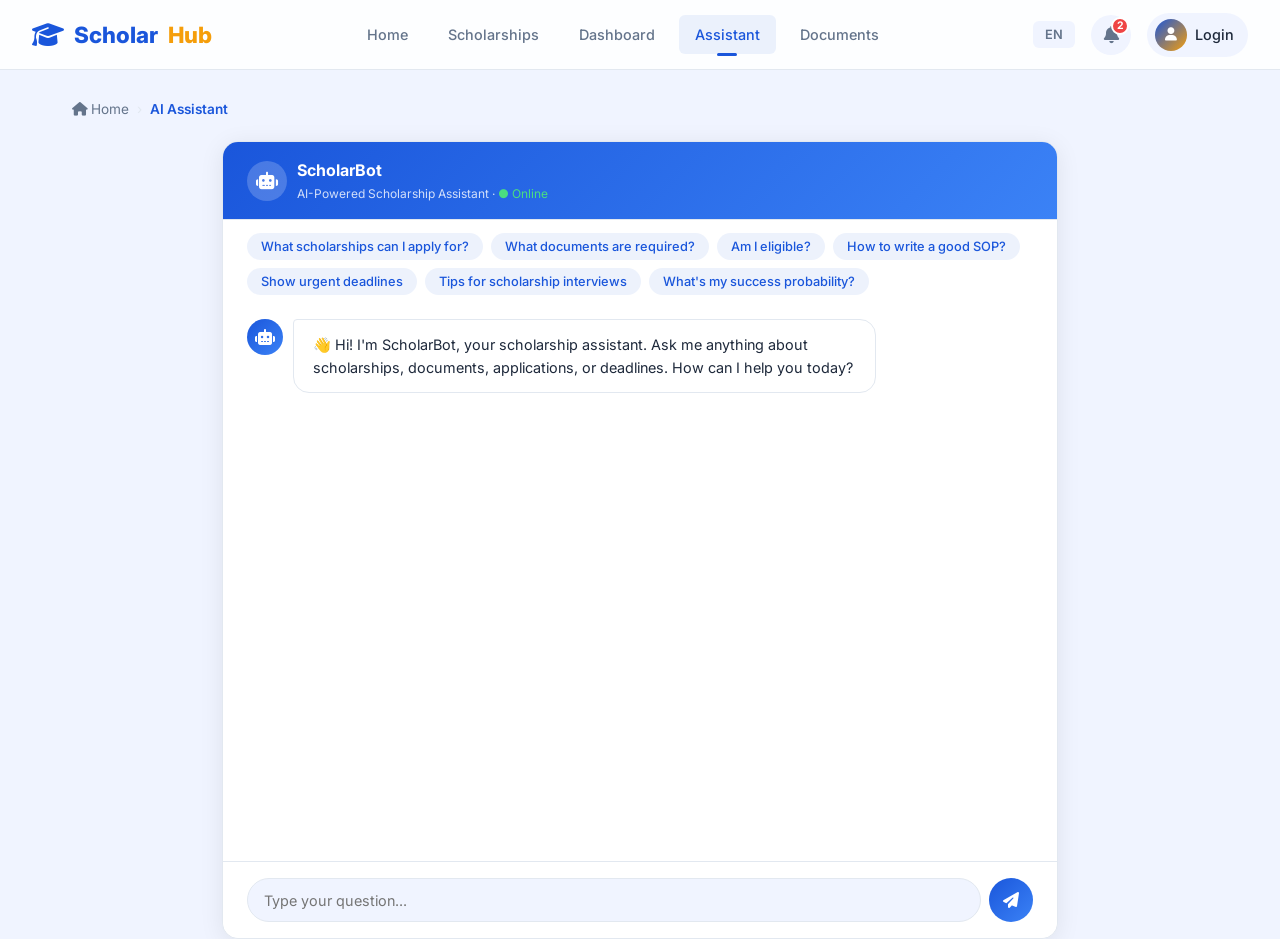
==== commit ecf63cc4: "Update assistant.html" ====
--- a/assistant.html
+++ b/assistant.html
@@ -26,36 +26,57 @@
   <div class="toast-container" id="toastContainer"></div>
 
   <main class="main-content" style="padding-bottom:0">
-    <section class="section" style="padding-top:1rem;padding-bottom:0;max-width:900px">
+    <!-- BREADCRUMB -->
+    <div class="breadcrumb">
+      <a href="index.html"><i class="fas fa-home"></i> Home</a>
+      <span class="bc-sep">›</span>
+      <span class="bc-current">AI Assistant</span>
+    </div>
+
+    <section class="section" style="padding-top:0.5rem;padding-bottom:0;max-width:900px">
       <div class="chat-container" style="background:var(--bg-card);border-radius:var(--radius);box-shadow:var(--shadow);border:1px solid var(--border);overflow:hidden">
         <!-- CHAT HEADER -->
         <div style="padding:1rem 1.5rem;border-bottom:1px solid var(--border);display:flex;align-items:center;gap:10px;background:linear-gradient(135deg,var(--primary),var(--primary-light))">
           <div style="width:40px;height:40px;border-radius:50%;background:rgba(255,255,255,0.2);display:flex;align-items:center;justify-content:center;color:#fff;font-size:1.1rem"><i class="fas fa-robot"></i></div>
-          <div><h3 style="font-size:1rem;color:#fff" data-i18n="chat_title">ScholarBot</h3><p style="font-size:0.75rem;color:rgba(255,255,255,0.8)" data-i18n="chat_sub">AI-Powered Scholarship Assistant</p></div>
+          <div><h3 style="font-size:1rem;color:#fff">ScholarBot</h3><p style="font-size:0.75rem;color:rgba(255,255,255,0.8)">AI-Powered Scholarship Assistant · <span style="color:#4ade80">● Online</span></p></div>
         </div>
         <!-- SUGGESTIONS -->
         <div class="chat-suggestions" id="chatSuggestions">
-          <button onclick="sendSuggestion(this)" data-i18n="sug1">What scholarships can I apply for?</button>
-          <button onclick="sendSuggestion(this)" data-i18n="sug2">What documents are required?</button>
-          <button onclick="sendSuggestion(this)" data-i18n="sug3">How to write a good SOP?</button>
-          <button onclick="sendSuggestion(this)" data-i18n="sug4">Show urgent deadlines</button>
-          <button onclick="sendSuggestion(this)" data-i18n="sug5">Tips for scholarship interviews</button>
+          <button onclick="sendSuggestion(this)">What scholarships can I apply for?</button>
+          <button onclick="sendSuggestion(this)">What documents are required?</button>
+          <button onclick="sendSuggestion(this)">Am I eligible?</button>
+          <button onclick="sendSuggestion(this)">How to write a good SOP?</button>
+          <button onclick="sendSuggestion(this)">Show urgent deadlines</button>
+          <button onclick="sendSuggestion(this)">Tips for scholarship interviews</button>
+          <button onclick="sendSuggestion(this)">What's my success probability?</button>
         </div>
         <!-- MESSAGES -->
         <div class="chat-messages" id="chatMessages">
           <div class="chat-msg bot">
             <div class="msg-avatar"><i class="fas fa-robot"></i></div>
-            <div class="msg-bubble" data-i18n="chat_welcome">👋 Hi! I'm ScholarBot, your scholarship assistant. Ask me anything about scholarships, documents, applications, or deadlines. How can I help you today?</div>
+            <div class="msg-bubble">👋 Hi! I'm ScholarBot, your scholarship assistant. Ask me anything about scholarships, documents, applications, or deadlines. How can I help you today?</div>
           </div>
         </div>
         <!-- INPUT -->
         <div class="chat-input-area">
-          <input type="text" id="chatInput" placeholder="Type your question..." data-i18n-ph="chat_input_ph" onkeydown="if(event.key==='Enter')sendChat()">
+          <input type="text" id="chatInput" placeholder="Type your question..." onkeydown="if(event.key==='Enter')sendChat()">
           <button class="chat-send" onclick="sendChat()"><i class="fas fa-paper-plane"></i></button>
         </div>
       </div>
     </section>
   </main>
+
+  <!-- MOBILE BOTTOM NAV -->
+  <div class="bottom-nav" id="bottomNav">
+    <div class="bottom-nav-inner">
+      <a href="index.html"><i class="fas fa-home"></i><span>Home</span></a>
+      <a href="scholarships.html"><i class="fas fa-graduation-cap"></i><span>Scholarships</span></a>
+      <a href="dashboard.html"><i class="fas fa-chart-pie"></i><span>Dashboard</span></a>
+      <a href="assistant.html" class="active"><i class="fas fa-robot"></i><span>Assistant</span></a>
+      <a href="documents.html"><i class="fas fa-file-alt"></i><span>Docs</span></a>
+    </div>
+  </div>
+
   <script src="script.js"></script>
 </body>
 </html>
--- a/styles.css
+++ b/styles.css
@@ -1,515 +1,824 @@
-/* ══════════════════════════════════════════
-   ScholarHub — Premium Design System
-   ══════════════════════════════════════════ */
-
-*,*::before,*::after{margin:0;padding:0;box-sizing:border-box}
-
-:root{
-  --b50:#eff6ff;--b100:#dbeafe;--b200:#bfdbfe;--b300:#93c5fd;
-  --b400:#60a5fa;--b500:#3b82f6;--b600:#2563eb;--b700:#1d4ed8;--b800:#1e40af;--b900:#1e3a8a;
-  --y50:#fffbeb;--y100:#fef3c7;--y200:#fde68a;--y300:#fcd34d;--y400:#fbbf24;--y500:#f59e0b;--y600:#d97706;
-  --g50:#f0fdf4;--g400:#4ade80;--g500:#22c55e;
-  --r50:#fef2f2;--r400:#f87171;--r500:#ef4444;--r600:#dc2626;
-  --v50:#f5f3ff;--v400:#a78bfa;--v500:#8b5cf6;
-  --s50:#f8fafc;--s100:#f1f5f9;--s200:#e2e8f0;--s300:#cbd5e1;--s400:#94a3b8;--s500:#64748b;--s600:#475569;--s700:#334155;--s800:#1e293b;--s900:#0f172a;
-  --bg:var(--s50);--surface:#fff;--text:var(--s800);--muted:var(--s500);
-  --primary:var(--b600);--primary-h:var(--b700);--accent:var(--y400);--accent-d:var(--y600);
-  --danger:var(--r500);
-  --r:12px;--rl:20px;--rxl:28px;
-  --sh:0 4px 16px rgba(0,0,0,.08);--shl:0 12px 40px rgba(0,0,0,.12);--shxl:0 20px 60px rgba(0,0,0,.16);
-  --tr:.3s cubic-bezier(.4,0,.2,1);--tr-slow:.5s cubic-bezier(.4,0,.2,1);
-  --nav-h:66px;
-  --glass:rgba(255,255,255,.75);--glass-border:rgba(255,255,255,.2);
-}
-html{scroll-behavior:smooth;scroll-padding-top:var(--nav-h)}
-body{font-family:'Inter',system-ui,sans-serif;background:var(--bg);color:var(--text);line-height:1.6;overflow-x:hidden}
-a{color:inherit;text-decoration:none}
-ul{list-style:none}
-button,input,select,textarea{font-family:inherit}
-button{cursor:pointer}
-.container{max-width:1200px;margin:0 auto;padding:0 24px}
-
-/* ── BTN ─── */
-.btn{display:inline-flex;align-items:center;justify-content:center;gap:6px;padding:10px 22px;border:none;border-radius:var(--r);font-weight:600;font-size:.9rem;transition:var(--tr);white-space:nowrap;position:relative;overflow:hidden}
-.btn::after{content:'';position:absolute;inset:0;background:linear-gradient(120deg,transparent 30%,rgba(255,255,255,.2) 50%,transparent 70%);transform:translateX(-100%);transition:.6s}
-.btn:hover::after{transform:translateX(100%)}
-.btn-primary{background:linear-gradient(135deg,var(--b500),var(--b700));color:#fff;box-shadow:0 4px 14px rgba(37,99,235,.3)}
-.btn-primary:hover{transform:translateY(-2px);box-shadow:0 8px 25px rgba(37,99,235,.4)}
-.btn-secondary{background:var(--s100);color:var(--s700);border:2px solid var(--s200)}
-.btn-secondary:hover{background:var(--s200);transform:translateY(-1px)}
-.btn-outline{background:transparent;color:#fff;border:2px solid rgba(255,255,255,.5)}
-.btn-outline:hover{background:rgba(255,255,255,.15);border-color:#fff;transform:translateY(-2px)}
-.btn-sm{padding:6px 14px;font-size:.8rem;border-radius:8px}
-.btn-lg{padding:14px 32px;font-size:1rem}
-.btn-danger{background:var(--danger);color:#fff}
-.btn-danger:hover{background:var(--r600)}
-.w-full{width:100%}
-.muted{color:var(--muted);font-size:.9rem;margin-bottom:12px}
-
-/* ── TOAST ─── */
-.toast-container{position:fixed;top:80px;right:24px;z-index:9999;display:flex;flex-direction:column;gap:10px;pointer-events:none}
-.toast{pointer-events:auto;display:flex;align-items:center;gap:10px;background:var(--glass);backdrop-filter:blur(16px);border-radius:var(--r);padding:14px 20px;box-shadow:var(--shl);border-left:4px solid var(--primary);animation:toastIn .4s ease both;max-width:360px;font-size:.88rem}
-.toast.warn{border-left-color:var(--y500)}
-.toast.error{border-left-color:var(--danger)}
-.toast.out{animation:toastOut .3s ease both}
-@keyframes toastIn{from{opacity:0;transform:translateX(60px)}to{opacity:1;transform:translateX(0)}}
-@keyframes toastOut{to{opacity:0;transform:translateX(60px)}}
-
-/* ── AUTH MODAL ─── */
-.auth-overlay{position:fixed;inset:0;background:rgba(15,23,42,.6);backdrop-filter:blur(12px);z-index:3000;display:flex;align-items:center;justify-content:center;padding:24px;opacity:0;visibility:hidden;transition:var(--tr)}
-.auth-overlay.active{opacity:1;visibility:visible}
-.auth-card{background:var(--surface);border-radius:var(--rxl);max-width:440px;width:100%;padding:40px;position:relative;transform:translateY(30px) scale(.95);transition:.4s cubic-bezier(.4,0,.2,1);box-shadow:var(--shxl)}
-.auth-overlay.active .auth-card{transform:translateY(0) scale(1)}
-.auth-close{position:absolute;top:16px;right:18px;background:var(--s100);border:none;width:36px;height:36px;border-radius:50%;font-size:1.3rem;display:flex;align-items:center;justify-content:center;transition:var(--tr);color:var(--s600)}
-.auth-close:hover{background:var(--s200);transform:rotate(90deg)}
-.auth-header{text-align:center;margin-bottom:28px}
-.auth-logo{font-size:3rem;display:block;margin-bottom:12px;animation:bounce 2s infinite}
-@keyframes bounce{0%,100%{transform:translateY(0)}50%{transform:translateY(-8px)}}
-.auth-header h2{font-size:1.5rem;font-weight:800;color:var(--s900)}
-.auth-header p{color:var(--muted);font-size:.9rem;margin-top:4px}
-.auth-form .form-group{margin-bottom:16px}
-.auth-switch{text-align:center;margin-top:20px;font-size:.9rem;color:var(--muted)}
-.auth-switch-btn{background:none;border:none;color:var(--primary);font-weight:700;font-size:.9rem;margin-left:4px;transition:var(--tr)}
-.auth-switch-btn:hover{color:var(--primary-h);text-decoration:underline}
-
-/* ── NAVBAR ─── */
-.navbar{position:fixed;top:0;left:0;width:100%;height:var(--nav-h);z-index:1000;transition:var(--tr)}
-.navbar.scrolled{background:var(--glass);backdrop-filter:blur(16px);box-shadow:var(--sh)}
-.nav-container{max-width:1200px;margin:0 auto;padding:0 24px;display:flex;align-items:center;justify-content:space-between;height:100%}
-.nav-logo{display:flex;align-items:center;gap:8px;font-size:1.3rem;font-weight:800}
-.logo-icon{font-size:1.5rem}
-.accent{color:var(--primary)}
-.nav-links{display:flex;gap:4px}
-.nav-link{padding:7px 14px;border-radius:var(--r);font-weight:500;font-size:.85rem;color:var(--s600);transition:var(--tr);position:relative}
-.nav-link:hover,.nav-link.active{background:var(--b50);color:var(--primary)}
-.nav-link.active::after{content:'';position:absolute;bottom:2px;left:50%;transform:translateX(-50%);width:16px;height:3px;background:var(--primary);border-radius:2px}
-.nav-right{display:flex;align-items:center;gap:10px}
-.nav-user{display:flex;align-items:center;gap:6px}
-.nav-avatar{width:34px;height:34px;border-radius:50%;background:linear-gradient(135deg,var(--b500),var(--v500));color:#fff;font-size:.75rem;font-weight:700;display:flex;align-items:center;justify-content:center;box-shadow:0 2px 8px rgba(37,99,235,.3)}
-.nav-logout{background:var(--s100);border:none;width:30px;height:30px;border-radius:50%;font-size:.85rem;display:flex;align-items:center;justify-content:center;transition:var(--tr)}
-.nav-logout:hover{background:var(--r50);color:var(--danger)}
-.lang-toggle{padding:6px 14px;border-radius:50px;border:2px solid var(--s200);background:var(--surface);font-size:.82rem;font-weight:600;transition:var(--tr)}
-.lang-toggle:hover{border-color:var(--primary);color:var(--primary)}
-.hamburger{display:none;flex-direction:column;gap:5px;background:none;border:none;padding:4px}
-.hamburger span{width:24px;height:2.5px;background:var(--s700);border-radius:2px;transition:var(--tr)}
-.hamburger.open span:nth-child(1){transform:translateY(7.5px) rotate(45deg)}
-.hamburger.open span:nth-child(2){opacity:0}
-.hamburger.open span:nth-child(3){transform:translateY(-7.5px) rotate(-45deg)}
-
-/* ── HERO ─── */
-.hero{position:relative;min-height:100vh;display:flex;align-items:center;justify-content:center;background:linear-gradient(135deg,var(--b900) 0%,var(--b700) 40%,var(--b500) 100%);overflow:hidden;padding:120px 24px 80px}
-.hero-shapes{position:absolute;inset:0;pointer-events:none}
-.shape{position:absolute;border-radius:50%;opacity:.12}
-.s1{width:500px;height:500px;background:var(--y400);top:-120px;right:-100px;animation:fl 8s ease-in-out infinite}
-.s2{width:350px;height:350px;background:var(--y300);bottom:-80px;left:-60px;animation:fl 10s ease-in-out infinite reverse}
-.s3{width:200px;height:200px;background:#fff;top:40%;left:50%;animation:fl 6s ease-in-out infinite}
-@keyframes fl{0%,100%{transform:translate(0,0) scale(1)}50%{transform:translate(30px,-30px) scale(1.08)}}
-.hero-content{position:relative;text-align:center;color:#fff;max-width:750px}
-.hero-badge{display:inline-block;background:rgba(255,255,255,.15);backdrop-filter:blur(6px);padding:8px 20px;border-radius:50px;font-size:.85rem;font-weight:600;margin-bottom:28px;animation:fu .8s ease both}
-.hero h1{font-size:clamp(2.4rem,5.5vw,3.8rem);font-weight:900;line-height:1.15;margin-bottom:20px;animation:fu .8s ease .15s both}
-.highlight{color:var(--y300)}
-.hero-sub{font-size:clamp(1rem,2vw,1.15rem);color:rgba(255,255,255,.8);max-width:560px;margin:0 auto 36px;animation:fu .8s ease .3s both}
-.hero-actions{display:flex;gap:16px;justify-content:center;flex-wrap:wrap;animation:fu .8s ease .45s both}
-.hero-stats{display:flex;gap:36px;justify-content:center;margin-top:32px;animation:fu .8s ease .6s both}
-.stat{display:flex;flex-direction:column;align-items:center}
-.stat-num{font-size:2rem;font-weight:800;color:var(--y300)}
-.stat-lbl{font-size:.8rem;color:rgba(255,255,255,.7);margin-top:2px}
-@keyframes fu{from{opacity:0;transform:translateY(28px)}to{opacity:1;transform:translateY(0)}}
-
-/* ── LIVE TICKER ─── */
-.live-ticker{display:flex;align-items:center;justify-content:center;gap:10px;margin-top:24px;animation:fu .8s ease .75s both}
-.ticker-dot{width:10px;height:10px;border-radius:50%;background:var(--r500);animation:pulse 1.5s infinite;flex-shrink:0}
-@keyframes pulse{0%,100%{opacity:1;transform:scale(1)}50%{opacity:.4;transform:scale(.8)}}
-.ticker-text{font-size:.88rem;color:rgba(255,255,255,.85);font-weight:500}
-
-/* ── SECTION ─── */
-.section{padding:90px 0}
-.alt-bg{background:var(--b50)}
-.sec-head{text-align:center;margin-bottom:48px}
-.tag{display:inline-block;background:var(--b50);color:var(--primary);padding:5px 14px;border-radius:50px;font-size:.82rem;font-weight:700;margin-bottom:12px}
-.alt-bg .tag{background:var(--surface)}
-.sec-head h2{font-size:clamp(1.8rem,4vw,2.5rem);font-weight:800;color:var(--s900);margin-bottom:8px}
-.sec-head p{color:var(--muted);max-width:500px;margin:0 auto;font-size:1rem}
-
-/* ── RECOMMENDATIONS ─── */
-.rec-section{background:linear-gradient(180deg,var(--b50) 0%,var(--surface) 100%)}
-.rec-grid{display:grid;grid-template-columns:repeat(auto-fill,minmax(300px,1fr));gap:20px}
-.rec-card{background:var(--surface);border-radius:var(--rl);padding:24px;border:2px solid transparent;background-clip:padding-box;position:relative;transition:var(--tr);cursor:pointer;overflow:hidden}
-.rec-card::before{content:'';position:absolute;inset:-2px;border-radius:22px;background:linear-gradient(135deg,var(--b400),var(--v400),var(--y400));z-index:-1;opacity:.6;transition:var(--tr)}
-.rec-card:hover{transform:translateY(-4px);box-shadow:var(--shl)}
-.rec-card:hover::before{opacity:1}
-.rec-card .rec-match{font-size:.72rem;font-weight:700;color:var(--v500);background:var(--v50);padding:3px 10px;border-radius:50px;display:inline-block;margin-bottom:8px}
-.rec-card h4{font-size:1rem;font-weight:700;margin-bottom:4px;color:var(--s900)}
-.rec-card p{font-size:.82rem;color:var(--muted);line-height:1.5}
-.rec-card .rec-reason{font-size:.75rem;color:var(--b500);margin-top:8px;font-weight:600}
-.rec-empty{text-align:center;padding:50px 20px;grid-column:1/-1}
-.rec-empty-icon{font-size:3rem;margin-bottom:12px}
-.rec-empty p{color:var(--muted);margin-bottom:16px}
-
-/* ── TOOLBAR ─── */
-.toolbar{display:flex;gap:14px;flex-wrap:wrap;align-items:center;margin-bottom:16px}
-.search-wrap{position:relative;flex:1;min-width:220px}
-.s-ico{position:absolute;left:14px;top:50%;transform:translateY(-50%);width:18px;height:18px;color:var(--s400)}
-.search-wrap input{width:100%;padding:11px 16px 11px 42px;border:2px solid var(--s200);border-radius:var(--r);font-size:.92rem;transition:var(--tr);background:var(--surface)}
-.search-wrap input:focus{outline:none;border-color:var(--primary);box-shadow:0 0 0 4px rgba(59,130,246,.1)}
-.filters{display:flex;gap:6px;flex-wrap:wrap}
-.fbtn{padding:7px 16px;border:2px solid var(--s200);border-radius:50px;background:var(--surface);font-size:.82rem;font-weight:600;color:var(--s500);transition:var(--tr)}
-.fbtn:hover{border-color:var(--b300);color:var(--primary)}
-.fbtn.active{background:linear-gradient(135deg,var(--b500),var(--b700));color:#fff;border-color:transparent;box-shadow:0 2px 8px rgba(37,99,235,.3)}
-.field-filter{display:flex;align-items:center;gap:10px;margin-bottom:32px;font-size:.9rem;font-weight:500}
-.field-filter select{padding:8px 12px;border:2px solid var(--s200);border-radius:var(--r);font-size:.88rem;background:var(--surface)}
-
-/* ── CARDS ─── */
-.cards-grid{display:grid;grid-template-columns:repeat(auto-fill,minmax(340px,1fr));gap:22px}
-.s-card{background:var(--surface);border-radius:var(--rl);border:2px solid var(--s100);padding:26px;transition:var(--tr);position:relative;overflow:hidden;display:flex;flex-direction:column}
-.s-card::before{content:'';position:absolute;top:0;left:0;width:100%;height:4px;background:linear-gradient(90deg,var(--b500),var(--b700));transition:var(--tr)}
-.s-card.private::before{background:linear-gradient(90deg,var(--y400),var(--y600))}
-.s-card:hover{transform:translateY(-6px);box-shadow:var(--shl);border-color:var(--b200)}
-.s-card.urgent{border-color:var(--y300)}
-.s-card.urgent::after{content:'⚡ Urgent';position:absolute;top:14px;right:14px;background:var(--y100);color:var(--y600);font-size:.72rem;font-weight:700;padding:4px 10px;border-radius:50px;animation:urgentPulse 2s infinite}
-@keyframes urgentPulse{0%,100%{box-shadow:0 0 0 0 rgba(251,191,36,.4)}50%{box-shadow:0 0 0 6px rgba(251,191,36,0)}}
-.c-type{display:inline-block;padding:4px 12px;border-radius:50px;font-size:.72rem;font-weight:700;text-transform:uppercase;letter-spacing:.5px;margin-bottom:10px}
-.c-type.government{background:var(--b50);color:var(--primary)}
-.c-type.private{background:var(--y50);color:var(--y600)}
-.c-title{font-size:1.1rem;font-weight:700;margin-bottom:6px;color:var(--s900)}
-.c-elig{font-size:.85rem;color:var(--muted);margin-bottom:14px;line-height:1.5;flex:1}
-.c-field{display:inline-block;padding:3px 10px;border-radius:50px;font-size:.7rem;font-weight:600;background:var(--s100);color:var(--s600);margin-bottom:10px}
-.c-foot{display:flex;align-items:center;justify-content:space-between;gap:10px}
-.c-dead{display:flex;align-items:center;gap:5px;font-size:.8rem;font-weight:600;color:var(--s500)}
-.c-dead svg{width:15px;height:15px}
-.c-dead.urgent-text{color:var(--danger)}
-.c-actions{display:flex;gap:6px;align-items:center}
-.btn-det{padding:7px 14px;border:2px solid var(--primary);border-radius:var(--r);background:transparent;color:var(--primary);font-size:.8rem;font-weight:600;transition:var(--tr)}
-.btn-det:hover{background:var(--primary);color:#fff;transform:translateY(-1px)}
-.btn-save{width:34px;height:34px;border:2px solid var(--s200);border-radius:var(--r);background:var(--surface);font-size:1rem;display:flex;align-items:center;justify-content:center;transition:var(--tr)}
-.btn-save:hover,.btn-save.saved{border-color:var(--y400);background:var(--y50)}
-.btn-save.saved{color:var(--y500);transform:scale(1.1)}
-.btn-apl{padding:7px 14px;border:none;border-radius:var(--r);background:linear-gradient(135deg,var(--b500),var(--b700));color:#fff;font-size:.8rem;font-weight:600;transition:var(--tr)}
-.btn-apl:hover{background:linear-gradient(135deg,var(--b600),var(--b800));transform:translateY(-1px)}
-.no-results{text-align:center;font-size:1rem;color:var(--muted);padding:50px 0}
-
-/* ── MODAL ─── */
-.modal-overlay{position:fixed;inset:0;background:rgba(15,23,42,.55);backdrop-filter:blur(8px);z-index:2000;display:flex;align-items:center;justify-content:center;padding:24px;opacity:0;visibility:hidden;transition:var(--tr)}
-.modal-overlay.active{opacity:1;visibility:visible}
-.modal{background:var(--surface);border-radius:var(--rxl);max-width:750px;width:100%;max-height:90vh;overflow-y:auto;padding:36px;position:relative;transform:translateY(30px) scale(.97);transition:.4s cubic-bezier(.4,0,.2,1)}
-.modal-overlay.active .modal{transform:translateY(0) scale(1)}
-.modal-x{position:absolute;top:16px;right:18px;background:var(--s100);border:none;width:36px;height:36px;border-radius:50%;font-size:1.3rem;display:flex;align-items:center;justify-content:center;transition:var(--tr);color:var(--s600)}
-.modal-x:hover{background:var(--s200);transform:rotate(90deg)}
-.modal-head{margin-bottom:20px}
-.mbadge{display:inline-block;padding:4px 12px;border-radius:50px;font-size:.72rem;font-weight:700;text-transform:uppercase;margin-bottom:8px}
-.mbadge.government{background:var(--b50);color:var(--primary)}
-.mbadge.private{background:var(--y50);color:var(--y600)}
-.modal-head h2{font-size:1.4rem;font-weight:800;margin-bottom:6px}
-.modal-head p{color:var(--muted);font-size:.92rem}
-.mdeadline{display:inline-flex;align-items:center;gap:6px;background:var(--s100);padding:5px 14px;border-radius:50px;font-size:.8rem;font-weight:600;color:var(--s600);margin-top:10px}
-.mdeadline.urgent{background:var(--y100);color:var(--y600)}
-
-/* Modal Tabs */
-.modal-tabs{display:flex;gap:4px;margin-bottom:20px;overflow-x:auto;padding-bottom:4px}
-.mtab{padding:8px 16px;border:2px solid var(--s200);border-radius:50px;background:var(--surface);font-size:.78rem;font-weight:600;color:var(--s500);transition:var(--tr);white-space:nowrap}
-.mtab:hover{border-color:var(--b300);color:var(--primary)}
-.mtab.active{background:linear-gradient(135deg,var(--b500),var(--b700));color:#fff;border-color:transparent}
-.tab-content{display:none}
-.tab-content.active{display:block;animation:fadeTab .3s ease}
-@keyframes fadeTab{from{opacity:0;transform:translateY(8px)}to{opacity:1;transform:translateY(0)}}
-
-.modal-body h3{font-size:1.05rem;font-weight:700;margin:20px 0 14px;color:var(--s800)}
-
-/* Flowchart */
-.flowchart{display:flex;align-items:center;gap:0;flex-wrap:wrap;padding:18px;background:var(--b50);border-radius:var(--rl);margin-bottom:20px}
-.flow-step{display:flex;align-items:center}
-.flow-box{display:flex;align-items:center;gap:6px;background:var(--surface);border:2px solid var(--b200);border-radius:var(--r);padding:9px 14px;font-size:.8rem;font-weight:600;color:var(--b700);white-space:nowrap;transition:var(--tr)}
-.flow-box:hover{border-color:var(--primary);background:var(--b100);transform:scale(1.04)}
-.flow-arrow{color:var(--b300);font-size:1.1rem;margin:0 3px;font-weight:700}
-
-/* Doc list */
-.doc-list{margin-bottom:20px}
-.doc-list li{display:flex;align-items:center;gap:10px;padding:9px 0;border-bottom:1px solid var(--s100);font-size:.9rem}
-.doc-list li:last-child{border:none}
-.chk{width:20px;height:20px;border-radius:50%;background:var(--b50);display:flex;align-items:center;justify-content:center;font-size:.65rem;color:var(--primary);flex-shrink:0}
-
-/* Progress Track (modal) */
-.progress-track{display:flex;gap:0;margin-bottom:20px;flex-wrap:wrap}
-.pstep{display:flex;flex-direction:column;align-items:center;flex:1;min-width:80px;position:relative}
-.pstep .pdot{width:28px;height:28px;border-radius:50%;border:3px solid var(--s300);background:var(--surface);display:flex;align-items:center;justify-content:center;font-size:.7rem;font-weight:700;color:var(--s400);z-index:1;transition:var(--tr);cursor:pointer}
-.pstep .pdot.active{border-color:var(--primary);background:var(--primary);color:#fff;box-shadow:0 0 0 4px rgba(37,99,235,.2)}
-.pstep .pdot.done{border-color:var(--g500);background:var(--g500);color:#fff}
-.pstep .plbl{font-size:.7rem;margin-top:6px;color:var(--muted);text-align:center}
-.pstep:not(:last-child)::after{content:'';position:absolute;top:14px;left:calc(50% + 14px);width:calc(100% - 28px);height:3px;background:var(--s200)}
-.pstep:not(:last-child).done-line::after{background:var(--g500)}
-.modal-foot{display:flex;gap:12px;justify-content:center;margin-top:8px}
-
-/* ── FORM GUIDE ─── */
-.form-guide-step{background:var(--b50);border-radius:var(--r);padding:16px;margin-bottom:12px;border-left:4px solid var(--primary)}
-.form-guide-step h4{font-size:.92rem;font-weight:700;margin-bottom:6px;color:var(--b700)}
-.form-guide-step p{font-size:.85rem;color:var(--s600);line-height:1.5}
-.form-guide-step.mistake{border-left-color:var(--r500);background:var(--r50)}
-.form-guide-step.mistake h4{color:var(--r600)}
-.form-example{background:var(--s100);border-radius:8px;padding:12px;margin-top:8px;font-size:.82rem;color:var(--s700);font-family:'Inter',monospace;border:1px dashed var(--s300)}
-
-/* ── FAQ ─── */
-.faq-list{display:flex;flex-direction:column;gap:10px}
-.faq-item{background:var(--surface);border:2px solid var(--s100);border-radius:var(--r);overflow:hidden;transition:var(--tr)}
-.faq-item:hover{border-color:var(--b200)}
-.faq-q{padding:14px 18px;font-size:.9rem;font-weight:600;color:var(--s800);cursor:pointer;display:flex;justify-content:space-between;align-items:center;transition:var(--tr)}
-.faq-q::after{content:'+';font-size:1.2rem;font-weight:700;color:var(--primary);transition:var(--tr)}
-.faq-item.open .faq-q::after{transform:rotate(45deg)}
-.faq-a{max-height:0;overflow:hidden;transition:max-height .3s ease;padding:0 18px}
-.faq-item.open .faq-a{max-height:200px;padding:0 18px 14px}
-.faq-a p{font-size:.85rem;color:var(--muted);line-height:1.6}
-
-/* ── APPLY GUIDE ─── */
-.apply-guide-grid{display:flex;flex-direction:column;gap:14px}
-.apply-step{display:flex;gap:14px;align-items:flex-start;background:var(--surface);border:2px solid var(--s100);border-radius:var(--r);padding:16px;transition:var(--tr)}
-.apply-step:hover{border-color:var(--b200);transform:translateX(4px)}
-.apply-step-num{width:36px;height:36px;border-radius:50%;background:linear-gradient(135deg,var(--b500),var(--b700));color:#fff;display:flex;align-items:center;justify-content:center;font-size:.85rem;font-weight:800;flex-shrink:0}
-.apply-step h4{font-size:.92rem;font-weight:700;margin-bottom:3px;color:var(--s800)}
-.apply-step p{font-size:.82rem;color:var(--muted);line-height:1.4}
-.apply-meta{display:flex;gap:16px;margin-top:16px;padding:14px;background:var(--b50);border-radius:var(--r)}
-.apply-meta-item{display:flex;align-items:center;gap:6px;font-size:.82rem;font-weight:600;color:var(--b700)}
-
-/* ── SUCCESS METER ─── */
-.success-meter-box{margin-top:24px;padding:20px;background:var(--s50);border-radius:var(--rl);border:2px solid var(--s100)}
-.success-meter-box h3{margin:0 0 14px}
-.meter-bar{height:14px;background:var(--s200);border-radius:50px;overflow:hidden;margin-bottom:12px}
-.meter-fill{height:100%;border-radius:50px;transition:width 1s cubic-bezier(.4,0,.2,1);background:linear-gradient(90deg,var(--r500),var(--y500),var(--g500));width:0}
-.meter-info{display:flex;align-items:center;gap:12px;margin-bottom:8px}
-.meter-pct{font-size:1.8rem;font-weight:900;color:var(--s900)}
-.meter-label{font-size:.9rem;font-weight:700;padding:4px 14px;border-radius:50px}
-.meter-label.high{background:var(--g50);color:var(--g500)}
-.meter-label.medium{background:var(--y50);color:var(--y600)}
-.meter-label.low{background:var(--r50);color:var(--r500)}
-.meter-tip{font-size:.82rem;color:var(--muted);margin-top:4px;line-height:1.5}
-
-/* Success overview (eligibility) */
-.success-overview{margin-top:28px;padding:24px;background:var(--b50);border-radius:var(--rl)}
-.success-overview h3{font-size:1.1rem;font-weight:700;margin-bottom:16px;color:var(--s800)}
-.success-bar-item{margin-bottom:18px}
-.success-bar-item h4{font-size:.88rem;font-weight:600;margin-bottom:6px;color:var(--s700);display:flex;justify-content:space-between}
-.success-bar-item .bar-wrap{height:10px;background:var(--s200);border-radius:50px;overflow:hidden}
-.success-bar-item .bar-fill{height:100%;border-radius:50px;transition:width 1.2s cubic-bezier(.4,0,.2,1)}
-.bar-fill.high{background:linear-gradient(90deg,var(--g400),var(--g500))}
-.bar-fill.medium{background:linear-gradient(90deg,var(--y400),var(--y500))}
-.bar-fill.low{background:linear-gradient(90deg,var(--r400),var(--r500))}
-
-/* ── ELIGIBILITY ─── */
-.elig-card{background:var(--surface);border-radius:var(--rl);padding:36px;border:2px solid var(--s100);max-width:720px;margin:0 auto;box-shadow:var(--sh)}
-.form-row{display:flex;gap:16px;margin-bottom:16px}
-.form-group{flex:1}
-.form-group label{display:block;font-size:.85rem;font-weight:600;margin-bottom:6px;color:var(--s700)}
-.form-group input,.form-group select{width:100%;padding:10px 14px;border:2px solid var(--s200);border-radius:var(--r);font-size:.9rem;transition:var(--tr);background:var(--surface)}
-.form-group input:focus,.form-group select:focus{outline:none;border-color:var(--primary);box-shadow:0 0 0 4px rgba(59,130,246,.1)}
-.elig-results{margin-top:24px}
-.elig-results h3{font-size:1.1rem;font-weight:700;margin-bottom:12px;color:var(--g500)}
-.elig-results ul{list-style:none}
-.elig-results li{padding:10px 14px;border-radius:var(--r);border:2px solid var(--s100);margin-bottom:8px;display:flex;align-items:center;gap:10px;font-size:.9rem;cursor:pointer;transition:var(--tr)}
-.elig-results li:hover{border-color:var(--b300);background:var(--b50);transform:translateX(4px)}
-.elig-results li .e-icon{font-size:1.1rem}
-
-/* ── DASHBOARD ─── */
-.analytics-grid{display:grid;grid-template-columns:repeat(auto-fill,minmax(200px,1fr));gap:18px;margin-bottom:40px}
-.an-card{background:var(--surface);border-radius:var(--rl);padding:24px;border:2px solid var(--s100);text-align:center;transition:var(--tr)}
-.an-card:hover{transform:translateY(-4px);box-shadow:var(--shl)}
-.an-icon{width:48px;height:48px;border-radius:50%;display:flex;align-items:center;justify-content:center;margin:0 auto 12px;font-size:1.3rem}
-.an-icon.blue{background:var(--b50)}
-.an-icon.yellow{background:var(--y50)}
-.an-icon.green{background:var(--g50)}
-.an-icon.red{background:var(--r50)}
-.an-num{font-size:2rem;font-weight:800;color:var(--s900)}
-.an-lbl{font-size:.82rem;color:var(--muted);margin-top:2px}
-
-.dash-personal{background:var(--surface);border-radius:var(--rl);padding:32px;border:2px solid var(--s100);margin-bottom:40px;box-shadow:var(--sh)}
-.dash-personal h3{font-size:1.15rem;font-weight:700;margin-bottom:18px}
-.dash-results{margin-top:20px;padding:16px;background:var(--b50);border-radius:var(--r)}
-.dash-results h4{margin-bottom:10px;font-weight:700}
-.dash-results ul{list-style:none}
-.dash-results li{padding:8px 0;border-bottom:1px solid var(--s200);font-size:.9rem}
-.dash-results li:last-child{border:none}
-
-.progress-section{background:var(--surface);border-radius:var(--rl);padding:32px;border:2px solid var(--s100);box-shadow:var(--sh)}
-.progress-section h3{font-size:1.15rem;font-weight:700;margin-bottom:6px}
-.tracker-list{margin-top:16px}
-.tracker-item{display:flex;align-items:center;gap:14px;padding:14px 16px;border-radius:var(--r);border:2px solid var(--s100);margin-bottom:10px;transition:var(--tr)}
-.tracker-item:hover{border-color:var(--b200);transform:translateX(4px)}
-.tracker-name{flex:1;font-weight:600;font-size:.9rem}
-.tracker-status{display:flex;gap:4px}
-.ts{width:10px;height:10px;border-radius:50%;background:var(--s200);transition:var(--tr);cursor:pointer}
-.ts.filled{background:var(--primary)}
-.ts.submitted{background:var(--y500)}
-.ts.approved{background:var(--g500)}
-.tracker-lbl{font-size:.75rem;color:var(--muted);min-width:80px;text-align:right}
-.empty-msg{text-align:center;color:var(--muted);padding:24px;font-size:.9rem}
-
-/* ── AI CHAT ─── */
-.chat-container{max-width:700px;margin:0 auto;background:var(--surface);border-radius:var(--rxl);border:2px solid var(--s100);overflow:hidden;box-shadow:var(--sh)}
-.chat-messages{height:380px;overflow-y:auto;padding:24px;display:flex;flex-direction:column;gap:14px}
-.chat-msg{display:flex;max-width:85%}
-.chat-msg.bot{align-self:flex-start}
-.chat-msg.user{align-self:flex-end}
-.msg-bubble{padding:12px 18px;border-radius:var(--rl);font-size:.9rem;line-height:1.6}
-.bot .msg-bubble{background:var(--b50);color:var(--b800);border-bottom-left-radius:4px}
-.user .msg-bubble{background:linear-gradient(135deg,var(--b500),var(--b700));color:#fff;border-bottom-right-radius:4px}
-.chat-input-row{display:flex;border-top:2px solid var(--s100)}
-.chat-input-row input{flex:1;padding:14px 18px;border:none;font-size:.92rem;outline:none}
-.chat-input-row .btn{border-radius:0;padding:14px 24px}
-
-/* ── VIDEO SECTION ─── */
-.video-grid{display:grid;grid-template-columns:repeat(auto-fill,minmax(280px,1fr));gap:22px}
-.video-card{background:var(--surface);border-radius:var(--rl);overflow:hidden;border:2px solid var(--s100);transition:var(--tr)}
-.video-card:hover{transform:translateY(-4px);box-shadow:var(--shl);border-color:var(--b200)}
-.video-embed{position:relative;padding-top:56.25%;background:var(--s200)}
-.video-embed iframe{position:absolute;top:0;left:0;width:100%;height:100%}
-.video-info{padding:18px}
-.video-info h4{font-size:.95rem;font-weight:700;margin-bottom:4px;color:var(--s900)}
-.video-info p{font-size:.82rem;color:var(--muted);line-height:1.4}
-
-/* ── COMMUNITY ─── */
-.community-container{max-width:700px;margin:0 auto}
-.comment-form{display:flex;gap:12px;align-items:center;margin-bottom:24px;padding:18px;background:var(--surface);border-radius:var(--rl);border:2px solid var(--s100);box-shadow:var(--sh)}
-.comment-avatar{width:40px;height:40px;border-radius:50%;background:linear-gradient(135deg,var(--b400),var(--v400));color:#fff;font-size:.8rem;font-weight:700;display:flex;align-items:center;justify-content:center;flex-shrink:0}
-.comment-input-wrap{flex:1;display:flex;gap:8px}
-.comment-input-wrap input{flex:1;padding:10px 14px;border:2px solid var(--s200);border-radius:var(--r);font-size:.9rem;transition:var(--tr)}
-.comment-input-wrap input:focus{outline:none;border-color:var(--primary)}
-.comments-list{display:flex;flex-direction:column;gap:12px}
-.comment-card{background:var(--surface);border-radius:var(--rl);padding:18px;border:2px solid var(--s100);transition:var(--tr)}
-.comment-card:hover{border-color:var(--b200)}
-.comment-header{display:flex;align-items:center;gap:10px;margin-bottom:8px}
-.comment-header .c-avatar{width:32px;height:32px;border-radius:50%;background:linear-gradient(135deg,var(--b400),var(--v400));color:#fff;font-size:.7rem;font-weight:700;display:flex;align-items:center;justify-content:center}
-.comment-header .c-name{font-weight:600;font-size:.88rem;color:var(--s800)}
-.comment-header .c-time{font-size:.75rem;color:var(--muted);margin-left:auto}
-.comment-body{font-size:.88rem;color:var(--s600);line-height:1.5}
-.comment-actions{display:flex;gap:14px;margin-top:10px}
-.comment-btn{background:none;border:none;font-size:.78rem;color:var(--muted);font-weight:600;transition:var(--tr);display:flex;align-items:center;gap:4px}
-.comment-btn:hover{color:var(--primary)}
-.comment-delete{color:var(--r400)}
-.comment-delete:hover{color:var(--r600)}
-
-/* ── CALENDAR ─── */
-.cal-wrapper{max-width:800px;margin:0 auto;background:var(--surface);border-radius:var(--rl);border:2px solid var(--s100);padding:28px;box-shadow:var(--sh)}
-.cal-header{display:flex;align-items:center;justify-content:space-between;margin-bottom:20px}
-.cal-header h3{font-size:1.2rem;font-weight:700}
-.cal-nav{width:36px;height:36px;border-radius:50%;border:2px solid var(--s200);background:var(--surface);font-size:1.2rem;display:flex;align-items:center;justify-content:center;transition:var(--tr)}
-.cal-nav:hover{border-color:var(--primary);color:var(--primary);transform:scale(1.1)}
-.cal-grid{display:grid;grid-template-columns:repeat(7,1fr);gap:4px}
-.cal-day-head{text-align:center;font-size:.75rem;font-weight:700;color:var(--muted);padding:8px 0}
-.cal-cell{text-align:center;padding:10px 4px;border-radius:8px;font-size:.85rem;position:relative;transition:var(--tr);min-height:44px}
-.cal-cell:hover{background:var(--s100)}
-.cal-cell.today{background:var(--b50);font-weight:700;color:var(--primary);box-shadow:inset 0 0 0 2px var(--b200)}
-.cal-cell.has-event{cursor:pointer}
-.cal-cell .cal-dot{width:6px;height:6px;border-radius:50%;position:absolute;bottom:4px;left:50%;transform:translateX(-50%)}
-.cal-cell .cal-dot.blue{background:var(--primary)}
-.cal-cell .cal-dot.yellow{background:var(--y500)}
-.cal-cell .cal-dot.red{background:var(--danger)}
-.cal-cell.other-month{color:var(--s300)}
-.cal-legend{display:flex;align-items:center;gap:14px;justify-content:center;margin-top:18px;font-size:.82rem;color:var(--muted)}
-.cl-dot{width:10px;height:10px;border-radius:50%;display:inline-block;margin-right:4px}
-.cl-dot.blue{background:var(--primary)}
-.cl-dot.yellow{background:var(--y500)}
-.cl-dot.red{background:var(--danger)}
-
-/* ── DOCUMENTS ─── */
-.docs-grid{display:grid;grid-template-columns:repeat(auto-fill,minmax(280px,1fr));gap:18px;margin-bottom:40px}
-.dcard{background:var(--surface);border-radius:var(--rl);padding:26px;border:2px solid var(--s100);transition:var(--tr)}
-.dcard:hover{transform:translateY(-4px);box-shadow:var(--shl);border-color:var(--b200)}
-.dicon{font-size:2rem;margin-bottom:10px}
-.dcard h4{font-size:1rem;font-weight:700;margin-bottom:5px}
-.dcard p{color:var(--muted);font-size:.85rem;line-height:1.5}
-
-.doc-gen{background:var(--surface);border-radius:var(--rl);padding:32px;border:2px solid var(--s100);margin-bottom:40px;box-shadow:var(--sh)}
-.doc-gen h3{font-size:1.1rem;font-weight:700;margin-bottom:6px}
-.doc-gen select{width:100%;padding:10px 14px;border:2px solid var(--s200);border-radius:var(--r);font-size:.9rem;margin-top:12px;margin-bottom:16px;background:var(--surface)}
-.gen-docs li{display:flex;align-items:center;gap:10px;padding:8px 0;border-bottom:1px solid var(--s100);font-size:.9rem}
-.gen-docs li:last-child{border:none}
-
-.download-section{margin-bottom:40px}
-.download-section h3{font-size:1.15rem;font-weight:700;margin-bottom:18px;text-align:center}
-.dl-grid{display:grid;grid-template-columns:repeat(auto-fill,minmax(220px,1fr));gap:18px}
-.dl-card{background:var(--surface);border-radius:var(--rl);padding:26px;border:2px solid var(--s100);text-align:center;transition:var(--tr)}
-.dl-card:hover{transform:translateY(-4px);box-shadow:var(--shl)}
-.dl-icon{font-size:2.2rem;margin-bottom:10px}
-.dl-card h4{font-size:1rem;font-weight:700;margin-bottom:4px}
-.dl-card p{color:var(--muted);font-size:.82rem;margin-bottom:14px}
-
-.tips-card{background:var(--surface);border-radius:var(--rxl);padding:36px;border:2px solid var(--s100);margin-bottom:40px;box-shadow:var(--sh)}
-.tips-card h3{font-size:1.2rem;font-weight:800;margin-bottom:24px;text-align:center}
-.tips-grid{display:grid;grid-template-columns:repeat(auto-fill,minmax(300px,1fr));gap:18px}
-.tip{display:flex;gap:14px;align-items:flex-start}
-.tnum{font-size:1.6rem;font-weight:900;color:var(--b200);line-height:1;flex-shrink:0;min-width:34px}
-.tip strong{display:block;font-size:.92rem;margin-bottom:3px;color:var(--s800)}
-.tip p{font-size:.82rem;color:var(--muted);line-height:1.4}
-
-.steps-guide{background:var(--surface);border-radius:var(--rxl);padding:36px;border:2px solid var(--s100);box-shadow:var(--sh)}
-.steps-guide h3{font-size:1.2rem;font-weight:800;margin-bottom:24px;text-align:center}
-.guide-steps{display:flex;flex-direction:column;gap:16px}
-.gstep{display:flex;gap:16px;align-items:flex-start}
-.gnum{width:36px;height:36px;border-radius:50%;background:linear-gradient(135deg,var(--b500),var(--b700));color:#fff;display:flex;align-items:center;justify-content:center;font-size:.9rem;font-weight:800;flex-shrink:0}
-.gstep strong{display:block;font-size:.95rem;margin-bottom:2px}
-.gstep p{font-size:.85rem;color:var(--muted)}
-
-/* ── FOOTER ─── */
-.footer{background:var(--s900);color:#fff;padding:56px 0 28px}
-.footer-inner{text-align:center}
-.footer-brand{margin-bottom:20px;font-size:1.3rem;font-weight:800}
-.footer-brand p{color:var(--s400);font-size:.88rem;margin-top:6px;max-width:400px;margin-left:auto;margin-right:auto}
-.footer-links{display:flex;gap:20px;justify-content:center;margin-bottom:24px;flex-wrap:wrap}
-.footer-links a{color:var(--s400);font-size:.85rem;transition:var(--tr)}
-.footer-links a:hover{color:var(--y300)}
-.footer-copy{color:var(--s600);font-size:.78rem}
-
-/* ── BOTTOM NAV ─── */
-.bottom-nav{display:none;position:fixed;bottom:0;left:0;width:100%;background:var(--glass);backdrop-filter:blur(16px);border-top:1px solid var(--s200);z-index:1000;padding:6px 0;box-shadow:0 -4px 16px rgba(0,0,0,.08)}
-.bottom-nav{justify-content:space-around;align-items:center}
-.bnav-item{display:flex;flex-direction:column;align-items:center;gap:2px;padding:6px 12px;border-radius:var(--r);transition:var(--tr);text-decoration:none;color:var(--s500);font-size:.68rem;font-weight:600;flex:1}
-.bnav-item.active{color:var(--primary)}
-.bnav-item.active .bnav-icon{transform:scale(1.15)}
-.bnav-icon{font-size:1.2rem;transition:var(--tr)}
-.bnav-label{font-size:.65rem}
-
-/* ── SCROLL ANIM ─── */
-.s-card,.dcard,.an-card,.tip,.dl-card,.gstep,.video-card,.rec-card,.comment-card{opacity:0;transform:translateY(22px);transition:opacity .6s ease,transform .6s ease}
-.s-card.vis,.dcard.vis,.an-card.vis,.tip.vis,.dl-card.vis,.gstep.vis,.video-card.vis,.rec-card.vis,.comment-card.vis{opacity:1;transform:translateY(0)}
-
-/* ── RESPONSIVE ─── */
-@media(max-width:768px){
-  .nav-links{position:fixed;top:var(--nav-h);left:0;width:100%;background:var(--glass);backdrop-filter:blur(16px);flex-direction:column;padding:14px;gap:4px;box-shadow:var(--sh);transform:translateY(-120%);transition:var(--tr);z-index:999}
-  .nav-links.open{transform:translateY(0)}
-  .hamburger{display:flex}
-  .hero h1{font-size:2rem}
-  .hero-stats{gap:20px;flex-wrap:wrap}
-  .stat-num{font-size:1.5rem}
-  .toolbar{flex-direction:column}
-  .filters{width:100%;overflow-x:auto;flex-wrap:nowrap;padding-bottom:4px}
-  .cards-grid{grid-template-columns:1fr}
-  .form-row{flex-direction:column}
-  .analytics-grid{grid-template-columns:repeat(2,1fr)}
-  .docs-grid{grid-template-columns:1fr}
-  .tips-grid{grid-template-columns:1fr}
-  .dl-grid{grid-template-columns:1fr}
-  .video-grid{grid-template-columns:1fr}
-  .rec-grid{grid-template-columns:1fr}
-  .flowchart{flex-direction:column;gap:0}
-  .flow-step{flex-direction:column}
-  .flow-arrow{transform:rotate(90deg)}
-  .modal{padding:22px;border-radius:var(--rl)}
-  .modal-tabs{gap:2px}
-  .mtab{font-size:.72rem;padding:6px 12px}
-  .progress-track{flex-wrap:wrap;gap:6px}
-  .chat-messages{height:300px}
-  .bottom-nav{display:flex}
-  .footer{padding-bottom:80px}
-  body{padding-bottom:60px}
-  .apply-meta{flex-direction:column;gap:8px}
-}
-@media(max-width:480px){
-  .hero{padding:100px 16px 60px}
-  .section{padding:60px 0}
-  .container{padding:0 16px}
-  .hero-actions{flex-direction:column;align-items:center}
-  .analytics-grid{grid-template-columns:1fr 1fr}
-  .c-foot{flex-direction:column;align-items:flex-start}
-  .c-actions{width:100%}
-}
-::-webkit-scrollbar{width:7px}
-::-webkit-scrollbar-track{background:var(--s100)}
-::-webkit-scrollbar-thumb{background:var(--s300);border-radius:4px}
-::-webkit-scrollbar-thumb:hover{background:var(--s400)}
+/* ===== GOOGLE FONTS ===== */
+@import url('https://fonts.googleapis.com/css2?family=Inter:wght@300;400;500;600;700;800&display=swap');
+
+/* ===== CSS VARIABLES ===== */
+:root {
+  --primary: #1a56db;
+  --primary-light: #3b82f6;
+  --primary-dark: #1e40af;
+  --accent: #f59e0b;
+  --accent-light: #fbbf24;
+  --accent-dark: #d97706;
+  --bg: #f0f4ff;
+  --bg-card: #ffffff;
+  --bg-dark: #0f172a;
+  --text: #1e293b;
+  --text-light: #64748b;
+  --text-white: #f8fafc;
+  --border: #e2e8f0;
+  --success: #10b981;
+  --danger: #ef4444;
+  --warning: #f59e0b;
+  --info: #3b82f6;
+  --shadow: 0 4px 24px rgba(0,0,0,0.08);
+  --shadow-lg: 0 12px 40px rgba(0,0,0,0.12);
+  --radius: 16px;
+  --radius-sm: 10px;
+  --radius-xs: 6px;
+  --transition: all 0.3s cubic-bezier(0.4, 0, 0.2, 1);
+  --nav-height: 70px;
+  --font: 'Inter', sans-serif;
+  --glass-bg: rgba(255,255,255,0.7);
+  --glass-border: rgba(255,255,255,0.3);
+}
+
+/* ===== RESET & BASE ===== */
+*, *::before, *::after { box-sizing: border-box; margin: 0; padding: 0; }
+html { scroll-behavior: smooth; font-size: 16px; }
+body {
+  font-family: var(--font);
+  background: var(--bg);
+  color: var(--text);
+  line-height: 1.6;
+  min-height: 100vh;
+  overflow-x: hidden;
+}
+a { text-decoration: none; color: inherit; }
+ul { list-style: none; }
+img { max-width: 100%; display: block; }
+button { cursor: pointer; font-family: var(--font); border: none; outline: none; }
+input, select, textarea { font-family: var(--font); outline: none; }
+
+/* ===== SCROLLBAR ===== */
+::-webkit-scrollbar { width: 8px; }
+::-webkit-scrollbar-track { background: var(--bg); }
+::-webkit-scrollbar-thumb { background: var(--primary-light); border-radius: 10px; }
+
+/* ===== NAVBAR ===== */
+.navbar {
+  position: fixed; top: 0; left: 0; right: 0; z-index: 1000;
+  height: var(--nav-height);
+  background: rgba(255,255,255,0.85);
+  backdrop-filter: blur(20px);
+  border-bottom: 1px solid var(--border);
+  display: flex; align-items: center; justify-content: space-between;
+  padding: 0 2rem;
+  transition: var(--transition);
+}
+.navbar.scrolled { box-shadow: var(--shadow); }
+.nav-brand {
+  display: flex; align-items: center; gap: 10px;
+  font-size: 1.4rem; font-weight: 800; color: var(--primary);
+}
+.nav-brand span { color: var(--accent); }
+.nav-brand i { font-size: 1.6rem; }
+.nav-links { display: flex; align-items: center; gap: 0.5rem; }
+.nav-links a {
+  padding: 0.5rem 1rem; border-radius: var(--radius-xs);
+  font-weight: 500; font-size: 0.9rem; color: var(--text-light);
+  transition: var(--transition); position: relative;
+}
+.nav-links a:hover, .nav-links a.active { color: var(--primary); background: rgba(26,86,219,0.08); }
+.nav-links a.active::after {
+  content: ''; position: absolute; bottom: -2px; left: 50%; transform: translateX(-50%);
+  width: 20px; height: 3px; background: var(--primary); border-radius: 2px;
+}
+.nav-right { display: flex; align-items: center; gap: 1rem; }
+.nav-notif {
+  position: relative; width: 40px; height: 40px; border-radius: 50%;
+  background: var(--bg); display: flex; align-items: center; justify-content: center;
+  color: var(--text-light); font-size: 1.1rem; transition: var(--transition);
+}
+.nav-notif:hover { background: rgba(26,86,219,0.1); color: var(--primary); }
+.nav-notif .badge {
+  position: absolute; top: 2px; right: 2px;
+  width: 18px; height: 18px; border-radius: 50%;
+  background: var(--danger); color: #fff; font-size: 0.65rem;
+  display: flex; align-items: center; justify-content: center;
+  font-weight: 700; border: 2px solid #fff;
+}
+.nav-user {
+  display: flex; align-items: center; gap: 8px; padding: 6px 14px 6px 8px;
+  border-radius: 50px; background: var(--bg); transition: var(--transition);
+  font-weight: 500; font-size: 0.9rem; color: var(--text);
+}
+.nav-user:hover { background: rgba(26,86,219,0.1); }
+.nav-user .avatar {
+  width: 32px; height: 32px; border-radius: 50%;
+  background: linear-gradient(135deg, var(--primary), var(--accent));
+  display: flex; align-items: center; justify-content: center;
+  color: #fff; font-weight: 700; font-size: 0.85rem;
+}
+.hamburger {
+  display: none; flex-direction: column; gap: 5px; background: none;
+  padding: 5px; cursor: pointer;
+}
+.hamburger span {
+  width: 24px; height: 2.5px; background: var(--text);
+  border-radius: 2px; transition: var(--transition);
+}
+.lang-toggle {
+  padding: 6px 12px; border-radius: var(--radius-xs);
+  background: var(--bg); font-size: 0.8rem; font-weight: 600;
+  color: var(--text-light); transition: var(--transition);
+}
+.lang-toggle:hover { background: rgba(26,86,219,0.1); color: var(--primary); }
+
+/* ===== NOTIFICATION PANEL ===== */
+.notif-panel {
+  position: fixed; top: var(--nav-height); right: 1rem; z-index: 999;
+  width: 360px; max-height: 420px; overflow-y: auto;
+  background: #fff; border-radius: var(--radius);
+  box-shadow: var(--shadow-lg); border: 1px solid var(--border);
+  opacity: 0; visibility: hidden; transform: translateY(-10px);
+  transition: var(--transition);
+}
+.notif-panel.open { opacity: 1; visibility: visible; transform: translateY(0); }
+.notif-panel h4 { padding: 1rem 1.2rem; font-size: 1rem; border-bottom: 1px solid var(--border); }
+.notif-item {
+  padding: 0.8rem 1.2rem; border-bottom: 1px solid var(--border);
+  display: flex; gap: 10px; align-items: flex-start; transition: var(--transition);
+}
+.notif-item:hover { background: var(--bg); }
+.notif-item .ni-icon {
+  width: 36px; height: 36px; border-radius: 50%; flex-shrink: 0;
+  display: flex; align-items: center; justify-content: center; font-size: 0.9rem;
+}
+.notif-item .ni-icon.deadline { background: rgba(239,68,68,0.1); color: var(--danger); }
+.notif-item .ni-icon.info { background: rgba(59,130,246,0.1); color: var(--info); }
+.notif-item .ni-icon.success { background: rgba(16,185,129,0.1); color: var(--success); }
+.notif-item .ni-text h5 { font-size: 0.85rem; margin-bottom: 2px; }
+.notif-item .ni-text p { font-size: 0.75rem; color: var(--text-light); }
+
+/* ===== TOAST ===== */
+.toast-container { position: fixed; bottom: 5rem; right: 2rem; z-index: 9999; display: flex; flex-direction: column; gap: 0.5rem; }
+.toast {
+  display: flex; align-items: center; gap: 10px;
+  padding: 0.8rem 1.2rem; border-radius: var(--radius-sm);
+  background: #fff; box-shadow: var(--shadow-lg); border-left: 4px solid var(--primary);
+  font-size: 0.85rem; animation: slideInRight 0.4s ease;
+  min-width: 280px;
+}
+.toast.success { border-left-color: var(--success); }
+.toast.warning { border-left-color: var(--warning); }
+.toast.error { border-left-color: var(--danger); }
+
+/* ===== MAIN CONTENT ===== */
+.main-content { padding-top: calc(var(--nav-height) + 1rem); min-height: 100vh; padding-bottom: 80px; }
+
+/* ===== BREADCRUMBS ===== */
+.breadcrumb {
+  display: flex; align-items: center; gap: 8px; padding: 0.8rem 2rem;
+  max-width: 1200px; margin: 0 auto; font-size: 0.85rem;
+}
+.breadcrumb a { color: var(--text-light); transition: var(--transition); }
+.breadcrumb a:hover { color: var(--primary); }
+.breadcrumb .bc-sep { color: var(--border); }
+.breadcrumb .bc-current { color: var(--primary); font-weight: 600; }
+
+/* ===== HERO SECTION ===== */
+.hero {
+  padding: 4rem 2rem 3rem;
+  background: linear-gradient(135deg, #1a56db 0%, #3b82f6 50%, #1e40af 100%);
+  color: #fff; text-align: center; position: relative; overflow: hidden;
+}
+.hero::before {
+  content: ''; position: absolute; top: -50%; right: -20%;
+  width: 600px; height: 600px; border-radius: 50%;
+  background: rgba(245,158,11,0.15); animation: floatOrb 8s ease-in-out infinite;
+}
+.hero::after {
+  content: ''; position: absolute; bottom: -40%; left: -15%;
+  width: 500px; height: 500px; border-radius: 50%;
+  background: rgba(255,255,255,0.06); animation: floatOrb 10s ease-in-out infinite reverse;
+}
+.hero-content { position: relative; z-index: 1; max-width: 800px; margin: 0 auto; }
+.hero-badge {
+  display: inline-flex; align-items: center; gap: 6px;
+  padding: 6px 16px; border-radius: 50px; font-size: 0.8rem; font-weight: 600;
+  background: rgba(255,255,255,0.15); margin-bottom: 1.5rem;
+  backdrop-filter: blur(10px); animation: pulse 2s ease-in-out infinite;
+}
+.hero h1 { font-size: 3rem; font-weight: 800; line-height: 1.15; margin-bottom: 1rem; }
+.hero h1 .highlight { color: var(--accent-light); }
+.hero p { font-size: 1.15rem; opacity: 0.9; margin-bottom: 2rem; max-width: 600px; margin-inline: auto; }
+.hero-btns { display: flex; gap: 1rem; justify-content: center; flex-wrap: wrap; }
+.btn {
+  display: inline-flex; align-items: center; gap: 8px;
+  padding: 0.75rem 1.8rem; border-radius: 50px; font-weight: 600;
+  font-size: 0.95rem; transition: var(--transition); cursor: pointer;
+}
+.btn-primary {
+  background: var(--accent); color: var(--bg-dark);
+  box-shadow: 0 4px 15px rgba(245,158,11,0.4);
+}
+.btn-primary:hover { transform: translateY(-2px); box-shadow: 0 6px 25px rgba(245,158,11,0.5); }
+.btn-outline {
+  background: transparent; color: #fff; border: 2px solid rgba(255,255,255,0.4);
+}
+.btn-outline:hover { background: rgba(255,255,255,0.15); border-color: #fff; }
+.btn-secondary { background: var(--primary); color: #fff; }
+.btn-secondary:hover { background: var(--primary-dark); transform: translateY(-2px); }
+.btn-sm { padding: 0.5rem 1.2rem; font-size: 0.85rem; }
+.btn-icon {
+  width: 38px; height: 38px; border-radius: 50%; padding: 0;
+  display: flex; align-items: center; justify-content: center;
+  background: var(--bg); color: var(--text-light);
+}
+.btn-icon:hover { background: rgba(26,86,219,0.1); color: var(--primary); }
+.btn-icon.saved { color: var(--accent); background: rgba(245,158,11,0.1); }
+.hero-stats {
+  display: flex; justify-content: center; gap: 3rem; margin-top: 3rem;
+  padding-top: 2rem; border-top: 1px solid rgba(255,255,255,0.2);
+}
+.hero-stats .stat { text-align: center; }
+.hero-stats .stat h3 { font-size: 1.8rem; font-weight: 800; }
+.hero-stats .stat p { font-size: 0.85rem; opacity: 0.8; }
+
+/* ===== SECTION ===== */
+.section { padding: 3rem 2rem; max-width: 1200px; margin: 0 auto; }
+.section-header { text-align: center; margin-bottom: 2.5rem; }
+.section-header h2 { font-size: 2rem; font-weight: 800; color: var(--text); margin-bottom: 0.5rem; }
+.section-header p { color: var(--text-light); font-size: 1rem; }
+.section-header .accent { color: var(--primary); }
+
+/* ===== JOURNEY STEPPER ===== */
+.journey-section { background: var(--bg-card); border-radius: var(--radius); padding: 2rem; box-shadow: var(--shadow); border: 1px solid var(--border); margin-bottom: 2rem; }
+.journey-stepper { display: flex; align-items: center; justify-content: center; gap: 0; flex-wrap: wrap; padding: 1rem 0; }
+.journey-step {
+  display: flex; flex-direction: column; align-items: center; gap: 8px;
+  position: relative; min-width: 100px; text-align: center;
+}
+.journey-step .step-circle {
+  width: 48px; height: 48px; border-radius: 50%; display: flex; align-items: center; justify-content: center;
+  font-weight: 800; font-size: 1rem; transition: var(--transition);
+  background: var(--bg); color: var(--text-light); border: 3px solid var(--border);
+}
+.journey-step.completed .step-circle { background: var(--success); color: #fff; border-color: var(--success); }
+.journey-step.active .step-circle { background: var(--primary); color: #fff; border-color: var(--primary); animation: pulse 2s infinite; }
+.journey-step .step-label { font-size: 0.75rem; font-weight: 600; color: var(--text-light); max-width: 80px; }
+.journey-step.completed .step-label { color: var(--success); }
+.journey-step.active .step-label { color: var(--primary); }
+.journey-connector { width: 40px; height: 3px; background: var(--border); margin: 0 4px; margin-bottom: 20px; transition: var(--transition); flex-shrink: 0; }
+.journey-connector.completed { background: var(--success); }
+.journey-progress-text { text-align: center; margin-top: 1rem; font-size: 0.9rem; color: var(--text-light); font-weight: 600; }
+.journey-progress-text span { color: var(--primary); }
+.journey-next-btn { display: block; margin: 1rem auto 0; }
+
+/* ===== FEATURE CARDS (Home) ===== */
+.features-grid { display: grid; grid-template-columns: repeat(auto-fit, minmax(280px, 1fr)); gap: 1.5rem; }
+.feature-card {
+  background: var(--bg-card); border-radius: var(--radius); padding: 2rem;
+  box-shadow: var(--shadow); transition: var(--transition); border: 1px solid var(--border);
+  position: relative; overflow: hidden; backdrop-filter: blur(10px);
+}
+.feature-card::before {
+  content: ''; position: absolute; top: 0; left: 0; right: 0; height: 3px;
+  background: linear-gradient(90deg, var(--primary), var(--accent)); opacity: 0; transition: var(--transition);
+}
+.feature-card:hover { transform: translateY(-6px); box-shadow: var(--shadow-lg); }
+.feature-card:hover::before { opacity: 1; }
+.feature-card .fc-icon {
+  width: 56px; height: 56px; border-radius: 14px; margin-bottom: 1.2rem;
+  display: flex; align-items: center; justify-content: center; font-size: 1.4rem;
+}
+.feature-card .fc-icon.blue { background: rgba(26,86,219,0.1); color: var(--primary); }
+.feature-card .fc-icon.yellow { background: rgba(245,158,11,0.1); color: var(--accent); }
+.feature-card .fc-icon.green { background: rgba(16,185,129,0.1); color: var(--success); }
+.feature-card .fc-icon.red { background: rgba(239,68,68,0.1); color: var(--danger); }
+.feature-card h3 { font-size: 1.15rem; margin-bottom: 0.5rem; }
+.feature-card p { font-size: 0.9rem; color: var(--text-light); line-height: 1.6; }
+.feature-card .fc-link {
+  display: inline-flex; align-items: center; gap: 6px;
+  margin-top: 1rem; font-size: 0.9rem; font-weight: 600; color: var(--primary);
+  transition: var(--transition);
+}
+.feature-card .fc-link:hover { gap: 10px; }
+
+/* ===== HOW IT WORKS ===== */
+.how-grid { display: grid; grid-template-columns: repeat(auto-fit, minmax(200px, 1fr)); gap: 1.5rem; counter-reset: step; }
+.how-card {
+  text-align: center; padding: 2rem 1.5rem; background: var(--bg-card); border-radius: var(--radius);
+  box-shadow: var(--shadow); border: 1px solid var(--border); position: relative;
+  transition: var(--transition);
+}
+.how-card:hover { transform: translateY(-4px); box-shadow: var(--shadow-lg); }
+.how-card .how-num {
+  width: 44px; height: 44px; border-radius: 50%; background: linear-gradient(135deg, var(--primary), var(--primary-light));
+  color: #fff; display: flex; align-items: center; justify-content: center;
+  font-weight: 800; font-size: 1.1rem; margin: 0 auto 1rem;
+}
+.how-card h4 { font-size: 1rem; margin-bottom: 0.4rem; }
+.how-card p { font-size: 0.8rem; color: var(--text-light); }
+
+/* ===== QUICK NAV ===== */
+.quick-nav { display: grid; grid-template-columns: repeat(auto-fit, minmax(220px, 1fr)); gap: 1.2rem; }
+.quick-card {
+  display: flex; align-items: center; gap: 1rem;
+  padding: 1.2rem 1.5rem; background: var(--bg-card); border-radius: var(--radius);
+  box-shadow: var(--shadow); transition: var(--transition); border: 1px solid var(--border);
+  cursor: pointer;
+}
+.quick-card:hover { transform: translateY(-4px); box-shadow: var(--shadow-lg); border-color: var(--primary-light); }
+.quick-card .qc-icon {
+  width: 48px; height: 48px; border-radius: 12px; flex-shrink: 0;
+  display: flex; align-items: center; justify-content: center; font-size: 1.2rem;
+  background: linear-gradient(135deg, var(--primary), var(--primary-light)); color: #fff;
+}
+.quick-card h4 { font-size: 1rem; }
+.quick-card p { font-size: 0.8rem; color: var(--text-light); }
+
+/* ===== LATEST / URGENT ===== */
+.two-col { display: grid; grid-template-columns: 1fr 1fr; gap: 1.5rem; }
+.panel {
+  background: var(--bg-card); border-radius: var(--radius); padding: 1.5rem;
+  box-shadow: var(--shadow); border: 1px solid var(--border);
+}
+.panel-header { display: flex; align-items: center; justify-content: space-between; margin-bottom: 1rem; }
+.panel-header h3 { font-size: 1.1rem; display: flex; align-items: center; gap: 8px; }
+.mini-card {
+  padding: 0.8rem; border-radius: var(--radius-sm); border: 1px solid var(--border);
+  margin-bottom: 0.6rem; transition: var(--transition); display: flex; align-items: center;
+  justify-content: space-between;
+}
+.mini-card:hover { border-color: var(--primary-light); background: rgba(26,86,219,0.03); }
+.mini-card .mc-info h5 { font-size: 0.9rem; }
+.mini-card .mc-info p { font-size: 0.75rem; color: var(--text-light); }
+.mini-card .mc-badge { padding: 4px 10px; border-radius: 50px; font-size: 0.7rem; font-weight: 600; }
+.mc-badge.urgent { background: rgba(239,68,68,0.1); color: var(--danger); animation: pulse 2s infinite; }
+.mc-badge.gov { background: rgba(26,86,219,0.1); color: var(--primary); }
+.mc-badge.pvt { background: rgba(245,158,11,0.1); color: var(--accent-dark); }
+
+/* ===== SCHOLARSHIP CARDS ===== */
+.sch-controls { display: flex; gap: 1rem; flex-wrap: wrap; margin-bottom: 2rem; align-items: center; }
+.search-box { flex: 1; min-width: 250px; position: relative; }
+.search-box input {
+  width: 100%; padding: 0.75rem 1rem 0.75rem 2.8rem;
+  border-radius: 50px; border: 1px solid var(--border);
+  background: var(--bg-card); font-size: 0.9rem; transition: var(--transition);
+}
+.search-box input:focus { border-color: var(--primary-light); box-shadow: 0 0 0 3px rgba(26,86,219,0.1); }
+.search-box i { position: absolute; left: 1rem; top: 50%; transform: translateY(-50%); color: var(--text-light); }
+.filter-btn {
+  padding: 0.6rem 1.2rem; border-radius: 50px; background: var(--bg-card);
+  border: 1px solid var(--border); font-size: 0.85rem; color: var(--text-light);
+  display: flex; align-items: center; gap: 6px; transition: var(--transition);
+}
+.filter-btn:hover, .filter-btn.active { border-color: var(--primary); color: var(--primary); background: rgba(26,86,219,0.05); }
+.sch-grid { display: grid; grid-template-columns: repeat(auto-fill, minmax(340px, 1fr)); gap: 1.5rem; }
+.sch-card {
+  background: var(--bg-card); border-radius: var(--radius); overflow: hidden;
+  box-shadow: var(--shadow); border: 1px solid var(--border);
+  transition: var(--transition); position: relative;
+}
+.sch-card:hover { transform: translateY(-4px); box-shadow: var(--shadow-lg); }
+.sch-card.urgent-border { border-left: 4px solid var(--danger); }
+.sch-card-header { padding: 1.2rem 1.2rem 0.8rem; display: flex; justify-content: space-between; align-items: flex-start; }
+.sch-card-header .sch-type { padding: 4px 10px; border-radius: 50px; font-size: 0.7rem; font-weight: 700; text-transform: uppercase; }
+.sch-type.gov { background: rgba(26,86,219,0.1); color: var(--primary); }
+.sch-type.private { background: rgba(245,158,11,0.1); color: var(--accent-dark); }
+.sch-card-body { padding: 0 1.2rem; }
+.sch-card-body h3 { font-size: 1.05rem; margin-bottom: 0.5rem; }
+.sch-meta { display: flex; flex-wrap: wrap; gap: 0.8rem; margin-bottom: 0.8rem; }
+.sch-meta span { display: flex; align-items: center; gap: 4px; font-size: 0.8rem; color: var(--text-light); }
+.sch-meta span.deadline-urgent { color: var(--danger); font-weight: 600; }
+.sch-card-footer { padding: 0.8rem 1.2rem; display: flex; gap: 0.5rem; border-top: 1px solid var(--border); margin-top: 0.8rem; }
+.sch-card-footer .btn { flex: 1; justify-content: center; }
+
+/* ===== RECOMMENDATION REASON ===== */
+.rec-reason {
+  padding: 0.5rem 0.8rem; margin: 0 1.2rem 0.6rem; border-radius: var(--radius-xs);
+  background: linear-gradient(135deg, rgba(16,185,129,0.08), rgba(26,86,219,0.08));
+  font-size: 0.75rem; color: var(--success); font-weight: 500;
+  display: flex; align-items: center; gap: 6px; border: 1px solid rgba(16,185,129,0.15);
+}
+.rec-reason i { font-size: 0.7rem; }
+
+/* ===== EXPANDABLE DETAILS ===== */
+.sch-expand-btn {
+  width: 100%; padding: 0.5rem; background: none; color: var(--primary);
+  font-size: 0.8rem; font-weight: 600; display: flex; align-items: center;
+  justify-content: center; gap: 4px; transition: var(--transition);
+}
+.sch-expand-btn:hover { background: rgba(26,86,219,0.05); }
+.sch-expand-content {
+  max-height: 0; overflow: hidden; transition: max-height 0.4s ease;
+  padding: 0 1.2rem; font-size: 0.85rem; color: var(--text-light);
+}
+.sch-expand-content.open { max-height: 400px; padding-bottom: 0.8rem; }
+
+/* ===== APPLY GUIDE BADGES ===== */
+.apply-guide { display: flex; gap: 0.6rem; flex-wrap: wrap; margin-top: 0.5rem; }
+.guide-badge { display: flex; align-items: center; gap: 4px; padding: 4px 10px; border-radius: 50px; font-size: 0.7rem; font-weight: 600; }
+.guide-badge.time { background: rgba(59,130,246,0.1); color: var(--info); }
+.guide-badge.difficulty-easy { background: rgba(16,185,129,0.1); color: var(--success); }
+.guide-badge.difficulty-medium { background: rgba(245,158,11,0.1); color: var(--accent-dark); }
+.guide-badge.difficulty-hard { background: rgba(239,68,68,0.1); color: var(--danger); }
+
+/* ===== MODAL ===== */
+.modal-overlay {
+  position: fixed; inset: 0; z-index: 2000;
+  background: rgba(15,23,42,0.6); backdrop-filter: blur(6px);
+  display: flex; align-items: center; justify-content: center;
+  opacity: 0; visibility: hidden; transition: var(--transition);
+}
+.modal-overlay.open { opacity: 1; visibility: visible; }
+.modal {
+  background: #fff; border-radius: var(--radius); width: 90%; max-width: 700px;
+  max-height: 85vh; overflow-y: auto; box-shadow: var(--shadow-lg);
+  transform: scale(0.92); transition: var(--transition);
+}
+.modal-overlay.open .modal { transform: scale(1); }
+.modal-header {
+  padding: 1.5rem; border-bottom: 1px solid var(--border);
+  display: flex; align-items: center; justify-content: space-between; position: sticky;
+  top: 0; background: #fff; z-index: 1; border-radius: var(--radius) var(--radius) 0 0;
+}
+.modal-header h2 { font-size: 1.2rem; }
+.modal-close {
+  width: 36px; height: 36px; border-radius: 50%; background: var(--bg);
+  display: flex; align-items: center; justify-content: center; font-size: 1.1rem;
+  color: var(--text-light); transition: var(--transition);
+}
+.modal-close:hover { background: rgba(239,68,68,0.1); color: var(--danger); }
+.modal-body { padding: 1.5rem; }
+.modal-section { margin-bottom: 1.5rem; }
+.modal-section h4 {
+  font-size: 0.95rem; margin-bottom: 0.8rem; display: flex; align-items: center; gap: 8px;
+  color: var(--primary);
+}
+
+/* ===== FLOWCHART ===== */
+.flowchart { display: flex; align-items: center; gap: 0; flex-wrap: wrap; justify-content: center; padding: 1rem 0; }
+.flow-step {
+  display: flex; flex-direction: column; align-items: center; gap: 6px; padding: 0.6rem 1rem;
+  background: var(--bg); border-radius: var(--radius-sm); font-size: 0.8rem; font-weight: 600;
+  color: var(--primary); border: 1px solid rgba(26,86,219,0.2); min-width: 90px; text-align: center;
+  transition: var(--transition);
+}
+.flow-step:hover { background: rgba(26,86,219,0.08); transform: translateY(-2px); }
+.flow-step i { font-size: 1.2rem; }
+.flow-arrow { font-size: 1.2rem; color: var(--text-light); margin: 0 0.3rem; flex-shrink: 0; }
+
+/* ===== CHECKLIST ===== */
+.checklist-item {
+  display: flex; align-items: center; gap: 10px; padding: 0.6rem 0;
+  font-size: 0.9rem; border-bottom: 1px solid var(--border); cursor: pointer;
+  transition: var(--transition);
+}
+.checklist-item:hover { padding-left: 6px; }
+.checklist-item i { color: var(--primary); transition: var(--transition); }
+
+/* ===== FAQ ===== */
+.faq-item { border-bottom: 1px solid var(--border); }
+.faq-q {
+  padding: 0.8rem 0; font-weight: 600; font-size: 0.9rem;
+  display: flex; justify-content: space-between; align-items: center; cursor: pointer;
+}
+.faq-a { padding: 0 0 0.8rem; font-size: 0.85rem; color: var(--text-light); display: none; }
+.faq-item.open .faq-a { display: block; }
+.faq-item.open .faq-q i { transform: rotate(180deg); }
+
+/* ===== DASHBOARD ===== */
+.dash-stats { display: grid; grid-template-columns: repeat(auto-fit, minmax(200px, 1fr)); gap: 1.2rem; margin-bottom: 2rem; }
+.stat-card {
+  background: var(--bg-card); border-radius: var(--radius); padding: 1.5rem;
+  box-shadow: var(--shadow); border: 1px solid var(--border);
+  display: flex; align-items: center; gap: 1rem; transition: var(--transition);
+}
+.stat-card:hover { transform: translateY(-3px); box-shadow: var(--shadow-lg); }
+.stat-card .sc-icon {
+  width: 50px; height: 50px; border-radius: 14px;
+  display: flex; align-items: center; justify-content: center; font-size: 1.3rem;
+}
+.stat-card .sc-icon.blue { background: rgba(26,86,219,0.1); color: var(--primary); }
+.stat-card .sc-icon.yellow { background: rgba(245,158,11,0.1); color: var(--accent); }
+.stat-card .sc-icon.green { background: rgba(16,185,129,0.1); color: var(--success); }
+.stat-card .sc-icon.red { background: rgba(239,68,68,0.1); color: var(--danger); }
+.stat-card h3 { font-size: 1.6rem; font-weight: 800; }
+.stat-card p { font-size: 0.8rem; color: var(--text-light); }
+
+/* ===== PROFILE COMPLETION ===== */
+.profile-completion {
+  background: var(--bg-card); border-radius: var(--radius); padding: 1.5rem;
+  box-shadow: var(--shadow); border: 1px solid var(--border); margin-bottom: 2rem;
+}
+.profile-completion h3 { font-size: 1.1rem; margin-bottom: 0.8rem; display: flex; align-items: center; gap: 8px; }
+.profile-bar-bg {
+  width: 100%; height: 12px; background: var(--bg); border-radius: 10px; overflow: hidden;
+}
+.profile-bar-fill {
+  height: 100%; border-radius: 10px; transition: width 1s ease;
+  background: linear-gradient(90deg, var(--primary), var(--accent));
+}
+.profile-details { display: flex; justify-content: space-between; margin-top: 0.6rem; font-size: 0.8rem; color: var(--text-light); }
+.profile-percent { font-weight: 700; color: var(--primary); font-size: 1.1rem; }
+
+/* ===== CONTINUE SECTION ===== */
+.continue-card {
+  background: linear-gradient(135deg, rgba(26,86,219,0.06), rgba(245,158,11,0.06));
+  border: 1px solid rgba(26,86,219,0.15); border-radius: var(--radius);
+  padding: 1.2rem 1.5rem; margin-bottom: 2rem; display: flex; align-items: center;
+  justify-content: space-between; gap: 1rem; flex-wrap: wrap;
+}
+.continue-card .continue-info h4 { font-size: 1rem; margin-bottom: 0.3rem; }
+.continue-card .continue-info p { font-size: 0.8rem; color: var(--text-light); }
+
+/* ===== PROGRESS TRACKER ===== */
+.progress-list { margin-top: 1rem; }
+.progress-item {
+  display: flex; align-items: center; gap: 1rem; padding: 0.8rem 1rem;
+  border-radius: var(--radius-sm); border: 1px solid var(--border);
+  margin-bottom: 0.6rem; background: var(--bg-card); transition: var(--transition);
+}
+.progress-item:hover { box-shadow: var(--shadow); transform: translateX(4px); }
+.progress-dot { width: 12px; height: 12px; border-radius: 50%; flex-shrink: 0; }
+.progress-dot.not-started { background: var(--border); }
+.progress-dot.in-progress { background: var(--warning); }
+.progress-dot.submitted { background: var(--info); }
+.progress-dot.approved { background: var(--success); }
+.progress-info { flex: 1; }
+.progress-info h5 { font-size: 0.9rem; }
+.progress-info p { font-size: 0.75rem; color: var(--text-light); }
+.progress-status { padding: 4px 10px; border-radius: 50px; font-size: 0.7rem; font-weight: 600; }
+.progress-status.not-started { background: #f1f5f9; color: var(--text-light); }
+.progress-status.in-progress { background: rgba(245,158,11,0.1); color: var(--accent-dark); }
+.progress-status.submitted { background: rgba(59,130,246,0.1); color: var(--info); }
+.progress-status.approved { background: rgba(16,185,129,0.1); color: var(--success); }
+
+/* ===== CALENDAR ===== */
+.calendar {
+  background: var(--bg-card); border-radius: var(--radius); padding: 1.5rem;
+  box-shadow: var(--shadow); border: 1px solid var(--border);
+}
+.cal-header { display: flex; align-items: center; justify-content: space-between; margin-bottom: 1rem; }
+.cal-header h3 { font-size: 1.1rem; }
+.cal-nav { display: flex; gap: 0.5rem; }
+.cal-nav button {
+  width: 32px; height: 32px; border-radius: 50%; background: var(--bg);
+  display: flex; align-items: center; justify-content: center;
+  color: var(--text-light); transition: var(--transition);
+}
+.cal-nav button:hover { background: rgba(26,86,219,0.1); color: var(--primary); }
+.cal-grid { display: grid; grid-template-columns: repeat(7, 1fr); gap: 4px; }
+.cal-day-name { text-align: center; font-size: 0.75rem; font-weight: 600; color: var(--text-light); padding: 0.4rem; }
+.cal-day {
+  text-align: center; padding: 0.5rem; border-radius: var(--radius-xs);
+  font-size: 0.85rem; cursor: pointer; transition: var(--transition); position: relative;
+}
+.cal-day:hover { background: var(--bg); }
+.cal-day.today { background: var(--primary); color: #fff; font-weight: 700; border-radius: 50%; }
+.cal-day.has-event::after {
+  content: ''; position: absolute; bottom: 3px; left: 50%; transform: translateX(-50%);
+  width: 5px; height: 5px; border-radius: 50%; background: var(--accent);
+}
+.cal-day.empty { cursor: default; }
+
+/* ===== PROBABILITY METER ===== */
+.prob-meter {
+  background: var(--bg-card); border-radius: var(--radius); padding: 1.5rem;
+  box-shadow: var(--shadow); border: 1px solid var(--border); text-align: center;
+}
+.prob-circle {
+  width: 140px; height: 140px; border-radius: 50%; margin: 1rem auto;
+  background: conic-gradient(var(--success) 0deg, var(--success) 0deg, var(--border) 0deg);
+  display: flex; align-items: center; justify-content: center; position: relative;
+  transition: background 1s ease;
+}
+.prob-circle::before {
+  content: ''; width: 110px; height: 110px; border-radius: 50%;
+  background: var(--bg-card); position: absolute;
+}
+.prob-circle span {
+  position: relative; z-index: 1; font-size: 1.6rem; font-weight: 800; color: var(--primary);
+}
+
+/* ===== ANALYTICS BAR CHART ===== */
+.analytics-grid { display: grid; grid-template-columns: 1fr 1fr; gap: 1.5rem; margin-bottom: 2rem; }
+.bar-chart { display: flex; align-items: flex-end; gap: 8px; height: 120px; padding: 0 0.5rem; }
+.bar-item { flex: 1; display: flex; flex-direction: column; align-items: center; gap: 4px; }
+.bar-fill {
+  width: 100%; border-radius: 6px 6px 0 0; transition: height 1s ease;
+  background: linear-gradient(180deg, var(--primary), var(--primary-light)); min-height: 4px;
+}
+.bar-label { font-size: 0.65rem; color: var(--text-light); font-weight: 600; }
+
+/* ===== CHAT (Assistant) ===== */
+.chat-container {
+  max-width: 900px; margin: 0 auto; display: flex; flex-direction: column;
+  height: calc(100vh - var(--nav-height) - 2rem);
+}
+.chat-messages {
+  flex: 1; overflow-y: auto; padding: 1.5rem; display: flex; flex-direction: column; gap: 1rem;
+}
+.chat-msg { display: flex; gap: 10px; max-width: 80%; animation: fadeIn 0.3s ease; }
+.chat-msg.user { align-self: flex-end; flex-direction: row-reverse; }
+.chat-msg .msg-avatar {
+  width: 36px; height: 36px; border-radius: 50%; flex-shrink: 0;
+  display: flex; align-items: center; justify-content: center; font-size: 1rem;
+}
+.chat-msg.bot .msg-avatar { background: linear-gradient(135deg, var(--primary), var(--primary-light)); color: #fff; }
+.chat-msg.user .msg-avatar { background: linear-gradient(135deg, var(--accent), var(--accent-light)); color: #fff; }
+.msg-bubble { padding: 0.8rem 1.2rem; border-radius: var(--radius); font-size: 0.9rem; line-height: 1.6; }
+.chat-msg.bot .msg-bubble { background: var(--bg-card); border: 1px solid var(--border); border-top-left-radius: 4px; }
+.chat-msg.user .msg-bubble {
+  background: linear-gradient(135deg, var(--primary), var(--primary-light));
+  color: #fff; border-top-right-radius: 4px;
+}
+.chat-input-area {
+  padding: 1rem 1.5rem; background: var(--bg-card); border-top: 1px solid var(--border);
+  display: flex; gap: 0.5rem; align-items: center; border-radius: 0 0 var(--radius) var(--radius);
+}
+.chat-input-area input {
+  flex: 1; padding: 0.8rem 1rem; border-radius: 50px; border: 1px solid var(--border);
+  background: var(--bg); font-size: 0.9rem; transition: var(--transition);
+}
+.chat-input-area input:focus { border-color: var(--primary-light); }
+.chat-send {
+  width: 44px; height: 44px; border-radius: 50%; flex-shrink: 0;
+  background: linear-gradient(135deg, var(--primary), var(--primary-light));
+  color: #fff; display: flex; align-items: center; justify-content: center;
+  font-size: 1rem; transition: var(--transition);
+}
+.chat-send:hover { transform: scale(1.05); }
+.chat-suggestions { display: flex; gap: 0.5rem; flex-wrap: wrap; padding: 0.8rem 1.5rem 0; }
+.chat-suggestions button {
+  padding: 6px 14px; border-radius: 50px; background: rgba(26,86,219,0.08);
+  color: var(--primary); font-size: 0.8rem; font-weight: 500; transition: var(--transition);
+}
+.chat-suggestions button:hover { background: rgba(26,86,219,0.15); transform: translateY(-1px); }
+
+/* ===== TYPING INDICATOR ===== */
+.typing-indicator { display: flex; gap: 4px; padding: 0.8rem 1.2rem; }
+.typing-indicator span {
+  width: 8px; height: 8px; border-radius: 50%; background: var(--text-light);
+  animation: typingBounce 1.4s infinite ease-in-out;
+}
+.typing-indicator span:nth-child(2) { animation-delay: 0.2s; }
+.typing-indicator span:nth-child(3) { animation-delay: 0.4s; }
+
+/* ===== DOCUMENTS ===== */
+.doc-grid { display: grid; grid-template-columns: repeat(auto-fill, minmax(280px, 1fr)); gap: 1.2rem; }
+.doc-card {
+  background: var(--bg-card); border-radius: var(--radius); padding: 1.5rem;
+  box-shadow: var(--shadow); border: 1px solid var(--border); transition: var(--transition);
+  text-align: center;
+}
+.doc-card:hover { transform: translateY(-4px); box-shadow: var(--shadow-lg); }
+.doc-card .dc-icon {
+  width: 60px; height: 60px; border-radius: 16px; margin: 0 auto 1rem;
+  display: flex; align-items: center; justify-content: center; font-size: 1.5rem;
+  background: rgba(26,86,219,0.1); color: var(--primary);
+}
+.doc-card h4 { font-size: 1rem; margin-bottom: 0.5rem; }
+.doc-card p { font-size: 0.8rem; color: var(--text-light); margin-bottom: 1rem; }
+
+/* ===== LOGIN ===== */
+.login-page {
+  display: flex; align-items: center; justify-content: center;
+  min-height: 100vh; padding: 2rem; position: relative; overflow: hidden;
+  background: linear-gradient(135deg, var(--primary) 0%, var(--primary-dark) 100%);
+}
+.login-page::before {
+  content: ''; position: absolute; width: 400px; height: 400px; border-radius: 50%;
+  background: rgba(245,158,11,0.15); top: -100px; right: -100px; animation: floatOrb 8s ease-in-out infinite;
+}
+.login-page::after {
+  content: ''; position: absolute; width: 300px; height: 300px; border-radius: 50%;
+  background: rgba(255,255,255,0.05); bottom: -80px; left: -80px; animation: floatOrb 10s ease-in-out infinite reverse;
+}
+.login-card {
+  background: #fff; border-radius: var(--radius); width: 100%; max-width: 440px;
+  padding: 3rem 2.5rem; box-shadow: var(--shadow-lg); text-align: center;
+  position: relative; z-index: 1;
+}
+.login-card h2 { font-size: 1.6rem; margin-bottom: 0.5rem; }
+.login-card .subtitle { font-size: 0.9rem; color: var(--text-light); margin-bottom: 2rem; }
+.form-group { text-align: left; margin-bottom: 1.2rem; }
+.form-group label { font-size: 0.85rem; font-weight: 600; margin-bottom: 6px; display: block; }
+.form-group input, .form-group select {
+  width: 100%; padding: 0.75rem 1rem; border-radius: var(--radius-sm);
+  border: 1px solid var(--border); background: var(--bg); font-size: 0.9rem;
+  transition: var(--transition);
+}
+.form-group input:focus, .form-group select:focus {
+  border-color: var(--primary-light); box-shadow: 0 0 0 3px rgba(26,86,219,0.1);
+}
+.form-error { font-size: 0.75rem; color: var(--danger); margin-top: 4px; display: none; }
+.form-group.error input, .form-group.error select { border-color: var(--danger); }
+.form-group.error .form-error { display: block; }
+.login-card .btn { width: 100%; justify-content: center; margin-top: 0.5rem; }
+.form-toggle { margin-top: 1.5rem; font-size: 0.85rem; color: var(--text-light); }
+.form-toggle a { color: var(--primary); font-weight: 600; cursor: pointer; }
+
+/* ===== TABS ===== */
+.tabs { display: flex; gap: 0.5rem; margin-bottom: 1.5rem; flex-wrap: wrap; }
+.tab-btn {
+  padding: 0.5rem 1.2rem; border-radius: 50px; font-size: 0.85rem; font-weight: 500;
+  background: var(--bg); color: var(--text-light); transition: var(--transition);
+}
+.tab-btn:hover { color: var(--primary); }
+.tab-btn.active { background: var(--primary); color: #fff; }
+
+/* ===== MOBILE BOTTOM NAV ===== */
+.bottom-nav {
+  display: none; position: fixed; bottom: 0; left: 0; right: 0; z-index: 999;
+  background: rgba(255,255,255,0.95); backdrop-filter: blur(20px);
+  border-top: 1px solid var(--border); padding: 6px 0 env(safe-area-inset-bottom, 8px);
+  box-shadow: 0 -4px 20px rgba(0,0,0,0.08);
+}
+.bottom-nav-inner {
+  display: flex; justify-content: space-around; align-items: center; max-width: 500px; margin: 0 auto;
+}
+.bottom-nav a {
+  display: flex; flex-direction: column; align-items: center; gap: 2px;
+  padding: 6px 12px; border-radius: var(--radius-xs); font-size: 0.65rem;
+  font-weight: 600; color: var(--text-light); transition: var(--transition);
+  text-decoration: none;
+}
+.bottom-nav a i { font-size: 1.2rem; }
+.bottom-nav a.active { color: var(--primary); }
+.bottom-nav a.active i { transform: scale(1.1); }
+
+/* ===== EMPTY STATE ===== */
+.empty-state {
+  text-align: center; padding: 3rem 2rem; color: var(--text-light);
+}
+.empty-state i { font-size: 3rem; margin-bottom: 1rem; opacity: 0.3; }
+.empty-state h4 { font-size: 1.1rem; margin-bottom: 0.5rem; color: var(--text); }
+.empty-state p { font-size: 0.85rem; }
+
+/* ===== FOOTER ===== */
+.footer {
+  background: var(--bg-dark); color: var(--text-white); padding: 3rem 2rem 1.5rem;
+  margin-top: 3rem;
+}
+.footer-grid {
+  max-width: 1200px; margin: 0 auto;
+  display: grid; grid-template-columns: repeat(auto-fit, minmax(200px, 1fr)); gap: 2rem;
+  margin-bottom: 2rem;
+}
+.footer-col h4 { font-size: 1rem; margin-bottom: 1rem; color: var(--accent-light); }
+.footer-col a {
+  display: block; font-size: 0.85rem; color: rgba(248,250,252,0.7);
+  padding: 0.3rem 0; transition: var(--transition);
+}
+.footer-col a:hover { color: #fff; padding-left: 4px; }
+.footer-bottom {
+  text-align: center; padding-top: 1.5rem; border-top: 1px solid rgba(255,255,255,0.1);
+  font-size: 0.8rem; color: rgba(248,250,252,0.5);
+}
+
+/* ===== ANIMATIONS ===== */
+@keyframes fadeIn { from { opacity: 0; transform: translateY(10px); } to { opacity: 1; transform: translateY(0); } }
+@keyframes slideInRight { from { opacity: 0; transform: translateX(50px); } to { opacity: 1; transform: translateX(0); } }
+@keyframes pulse { 0%, 100% { transform: scale(1); } 50% { transform: scale(1.05); } }
+@keyframes floatOrb { 0%, 100% { transform: translate(0, 0); } 50% { transform: translate(30px, -20px); } }
+@keyframes typingBounce { 0%, 80%, 100% { transform: translateY(0); } 40% { transform: translateY(-8px); } }
+@keyframes shimmer { 0% { background-position: -200% 0; } 100% { background-position: 200% 0; } }
+@keyframes scaleIn { from { opacity: 0; transform: scale(0.9); } to { opacity: 1; transform: scale(1); } }
+.fade-in { opacity: 0; transform: translateY(20px); transition: opacity 0.6s ease, transform 0.6s ease; }
+.fade-in.visible { opacity: 1; transform: translateY(0); }
+
+/* ===== RESPONSIVE ===== */
+@media (max-width: 768px) {
+  .nav-links {
+    position: fixed; top: var(--nav-height); left: 0; right: 0;
+    background: #fff; flex-direction: column; padding: 1rem;
+    box-shadow: var(--shadow); transform: translateY(-120%);
+    transition: var(--transition);
+  }
+  .nav-links.open { transform: translateY(0); }
+  .hamburger { display: flex; }
+  .hero h1 { font-size: 2rem; }
+  .hero-stats { gap: 1.5rem; }
+  .hero-stats .stat h3 { font-size: 1.3rem; }
+  .two-col { grid-template-columns: 1fr; }
+  .sch-grid { grid-template-columns: 1fr; }
+  .analytics-grid { grid-template-columns: 1fr; }
+  .flowchart { gap: 0.3rem; }
+  .flow-step { min-width: 70px; font-size: 0.7rem; padding: 0.4rem 0.6rem; }
+  .chat-msg { max-width: 95%; }
+  .modal { width: 95%; max-height: 90vh; }
+  .notif-panel { width: calc(100% - 2rem); right: 1rem; left: 1rem; }
+  .bottom-nav { display: block; }
+  .main-content { padding-bottom: 80px; }
+  .footer { margin-bottom: 60px; }
+  .toast-container { bottom: 5rem; right: 1rem; left: 1rem; }
+  .toast { min-width: auto; }
+  .journey-stepper { gap: 0; }
+  .journey-step { min-width: 60px; }
+  .journey-step .step-circle { width: 38px; height: 38px; font-size: 0.85rem; }
+  .journey-step .step-label { font-size: 0.65rem; }
+  .journey-connector { width: 20px; }
+  .breadcrumb { padding: 0.6rem 1rem; font-size: 0.8rem; }
+}
+@media (max-width: 480px) {
+  .navbar { padding: 0 1rem; }
+  .hero { padding: 2.5rem 1rem 2rem; }
+  .hero h1 { font-size: 1.7rem; }
+  .section { padding: 2rem 1rem; }
+  .dash-stats { grid-template-columns: 1fr 1fr; }
+  .quick-nav { grid-template-columns: 1fr; }
+  .how-grid { grid-template-columns: 1fr 1fr; }
+}
